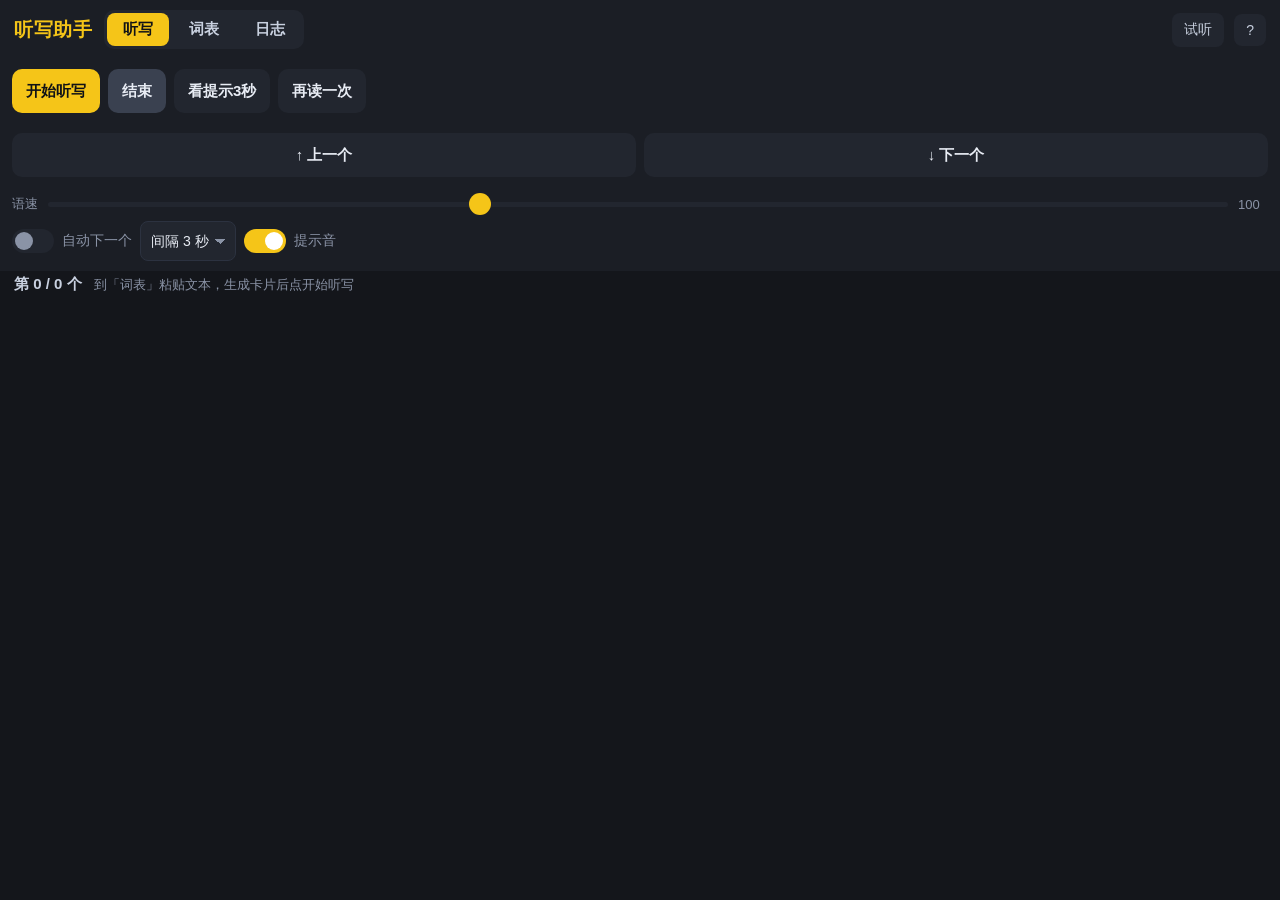
==== 听写助手.html @ 0777ae94 "听写助手 网页版：单文件网页版听写练习工具" ====
<!DOCTYPE html>
<html lang="zh-CN">
<head>
<meta charset="utf-8">
<meta name="viewport" content="width=device-width,initial-scale=1,viewport-fit=cover,user-scalable=no">
<meta name="theme-color" content="#14161b">
<meta name="apple-mobile-web-app-capable" content="yes">
<meta name="mobile-web-app-capable" content="yes">
<meta name="apple-mobile-web-app-status-bar-style" content="black-translucent">
<title>听写助手</title>
<style>
*{box-sizing:border-box;-webkit-tap-highlight-color:transparent}
:root{
  --bg:#14161b;--panel:#1b1e25;--panel2:#22262f;--card:#262b36;
  --text:#e8ecf4;--muted:#8a93a6;--dim:#5c6474;
  --yellow:#f5c518;--yellow2:#d9ad10;--blue:#4ea1ff;
  --cover:#3b4150;--coveredot:#7b8395;--reveal:#f4f6fa;--revealtext:#16181d;
  --border:#2c3240;
}
html,body{margin:0;padding:0;height:100%;overflow-x:hidden;max-width:100vw;
  overscroll-behavior:none;overscroll-behavior-y:none}
body{
  background:var(--bg);color:var(--text);
  font-family:-apple-system,BlinkMacSystemFont,"PingFang SC","Microsoft YaHei","Helvetica Neue",Arial,sans-serif;
  font-size:16px;overflow:hidden;
  padding:env(safe-area-inset-top) env(safe-area-inset-right) env(safe-area-inset-bottom) env(safe-area-inset-left);
}
#app{display:flex;flex-direction:column;height:100vh;height:100dvh}
header{display:flex;align-items:center;gap:10px;padding:10px 14px;background:var(--panel);flex:none;flex-wrap:wrap}
.logo{color:var(--yellow);font-weight:700;font-size:19px;letter-spacing:.5px;margin-right:2px}
.tabs{display:flex;gap:4px;background:var(--panel2);padding:3px;border-radius:10px}
.tab{padding:7px 16px;border-radius:8px;font-size:15px;color:#c9d1e0;border:none;background:transparent;font-family:inherit;cursor:pointer;font-weight:600}
.tab.on{background:var(--yellow);color:#101216}
.spacer{flex:1}
.iconbtn{background:var(--panel2);color:#c9d1e0;border:none;border-radius:8px;padding:8px 12px;font-size:14px;font-family:inherit;cursor:pointer}
main{flex:1;overflow:hidden;position:relative;overscroll-behavior:none}
.view{position:absolute;inset:0;display:none;flex-direction:column;overflow:hidden}
.view.on{display:flex}

/* toolbar */
.bar{display:flex;gap:8px;padding:10px 12px;background:var(--panel);flex:none;flex-wrap:wrap;align-items:center;overflow-x:hidden}
.btn{border:none;border-radius:10px;padding:10px 14px;font-size:15px;font-family:inherit;font-weight:600;cursor:pointer;color:var(--text);background:var(--panel2);min-height:44px;flex:0 0 auto;white-space:nowrap}
.btn:active{transform:scale(.97)}
.btn.primary{background:var(--yellow);color:#101216}
.btn.warn{background:#3a4150;color:var(--text)}
.btn:disabled{opacity:.4}
.row{display:flex;gap:10px;padding:8px 14px;align-items:center;flex-wrap:wrap;flex:none}
.info{padding:4px 14px;display:flex;gap:12px;align-items:center;font-size:14px;flex:none;flex-wrap:wrap}
#progress{font-weight:700;color:#c9d1e0;font-size:15px}
#status{color:var(--muted);font-size:13px;flex:1;min-width:0;overflow:hidden;text-overflow:ellipsis;white-space:nowrap}

/* cards */
#cardwrap{flex:1;overflow-y:auto;overflow-x:hidden;padding:12px;-webkit-overflow-scrolling:touch;
  overscroll-behavior:none;overscroll-behavior-y:contain}
#cards{display:flex;flex-wrap:wrap;gap:10px;align-content:flex-start}
.card{
  background:var(--card);border:2px solid var(--border);border-radius:12px;
  display:flex;align-items:center;justify-content:center;
  padding:14px 8px;min-height:56px;
  font-size:18px;line-height:1.25;text-align:center;
  position:relative;cursor:pointer;user-select:none;
  word-break:break-word;
  /* 统一尺寸: 每行4个, 不随字数变化 */
  flex:0 0 calc((100% - 30px) / 4);
  width:calc((100% - 30px) / 4);
  box-sizing:border-box;
  transition:background .12s,border-color .12s;
}
.card .num{position:absolute;top:3px;left:7px;font-size:11px;color:var(--dim);font-weight:400}
.card.covered{background:var(--cover);color:var(--coveredot);letter-spacing:2px;font-size:17px}
.card.long{font-size:15px}
.card.xlong{font-size:13px;line-height:1.2}
.card.revealed{background:var(--reveal);color:var(--revealtext)}
.card.cur{border-color:var(--yellow);border-width:3px;padding:13px 7px}
.card.picked{border-color:var(--blue);border-width:3px;padding:13px 7px}
.card.cur.covered,.card.cur.revealed{border-color:var(--yellow)}

/* input view */
#txt{flex:1;width:100%;background:var(--panel);color:var(--text);border:1px solid var(--border);
  border-radius:12px;padding:14px;font-size:16px;font-family:inherit;resize:none;line-height:1.6;
  margin:0 12px;width:calc(100% - 24px)}
.opts{display:flex;gap:16px;padding:10px 14px;flex-wrap:wrap;align-items:center;flex:none}
.opt{display:flex;align-items:center;gap:6px;font-size:14px;color:#c9d1e0;cursor:pointer;user-select:none}
.opt input{width:18px;height:18px;accent-color:var(--yellow)}
#countlbl{color:var(--muted);font-size:13px}

/* range */
input[type=range]{-webkit-appearance:none;height:26px;background:transparent;flex:1;min-width:70px;max-width:160px}
input[type=range]::-webkit-slider-runnable-track{height:5px;background:var(--panel2);border-radius:3px}
input[type=range]::-webkit-slider-thumb{-webkit-appearance:none;width:22px;height:22px;border-radius:50%;background:var(--yellow);margin-top:-9px}
input[type=range]::-moz-range-track{height:5px;background:var(--panel2);border-radius:3px}
input[type=range]::-moz-range-thumb{width:22px;height:22px;border:none;border-radius:50%;background:var(--yellow)}

/* switch */
.bar2 .btn.nav{flex:1 1 0;min-width:0}
.bar3{padding-top:2px;padding-bottom:2px}
.bar3 input[type=range]{flex:1 1 auto;min-width:60px;max-width:none}
.bar4{padding-top:0}
.bar4 .sw{flex:0 0 auto}
.bar .spacer{flex:1}
.sel{background:var(--panel2);color:#e8ecf4;border:1px solid var(--border);border-radius:8px;
  padding:8px 10px;font-size:14px;font-family:inherit;min-height:40px;cursor:pointer;
  -webkit-appearance:none;appearance:none;padding-right:26px;
  background-image:linear-gradient(45deg,transparent 50%,#8a93a6 50%),linear-gradient(135deg,#8a93a6 50%,transparent 50%);
  background-position:calc(100% - 15px) 17px,calc(100% - 10px) 17px;
  background-size:5px 5px,5px 5px;background-repeat:no-repeat;flex:0 0 auto}
.sw{display:inline-flex;align-items:center;gap:8px;font-size:14px;color:var(--muted);cursor:pointer;user-select:none}
.sw input{display:none}
.sw i{width:42px;height:24px;background:var(--panel2);border-radius:12px;position:relative;transition:.2s;flex:none}
.sw i:after{content:"";position:absolute;width:18px;height:18px;background:#8a93a6;border-radius:50%;top:3px;left:3px;transition:.2s}
.sw input:checked + i{background:var(--yellow)}
.sw input:checked + i:after{left:21px;background:#fff}

/* log */
.stats{background:var(--panel);margin:10px 12px 0;padding:12px 14px;border-radius:12px;font-size:14px;color:#c9d1e0;flex:none}
.logbody{flex:1;display:flex;gap:10px;padding:10px 12px;overflow:hidden}
.loglist{width:42%;max-width:340px;background:var(--panel);border-radius:12px;overflow-y:auto;padding:6px;flex:none;
  overscroll-behavior:none;overscroll-behavior-y:contain}
.logdetail{flex:1;background:var(--panel);border-radius:12px;padding:14px;overflow-y:auto;font-size:14px;line-height:1.7;white-space:pre-wrap;word-break:break-word;color:var(--text);
  overscroll-behavior:none;overscroll-behavior-y:contain}
.daygrp{color:var(--yellow);font-size:13px;font-weight:700;padding:10px 8px 4px}
.logitem{padding:10px 8px;border-radius:8px;font-size:14px;color:#c9d1e0;cursor:pointer;display:block;width:100%;text-align:left;background:transparent;border:none;font-family:inherit}
.logitem:active{background:var(--panel2)}
.logitem.sel{background:var(--panel2);color:#fff}
.hintrow{display:flex;gap:8px;padding:0 12px 10px;flex:none;flex-wrap:wrap}
.empty{color:var(--dim);padding:24px;text-align:center;font-size:14px}

/* toast */
#toast{position:fixed;left:50%;bottom:calc(28px + env(safe-area-inset-bottom));transform:translateX(-50%) translateY(20px);
  background:#2c3240;color:#fff;padding:12px 20px;border-radius:10px;font-size:14px;opacity:0;pointer-events:none;
  transition:.22s;z-index:99;max-width:86vw;text-align:center}
#toast.on{opacity:1;transform:translateX(-50%) translateY(0)}

@media (max-width:480px){
  .logo{font-size:17px}
  .tab{padding:7px 12px;font-size:14px}
  .btn{padding:10px 13px;font-size:14px}
  .card{font-size:18px;padding:14px 15px}
  .btn{padding:9px 11px;font-size:14px}
  .logbody{flex-direction:column}
  .loglist{width:100%;max-width:none;max-height:38%}
}
</style>
</head>
<body>
<div id="app">
  <header>
    <span class="logo">听写助手</span>
    <div class="tabs">
      <button class="tab on" data-v="dict">听写</button>
      <button class="tab" data-v="input">词表</button>
      <button class="tab" data-v="log">日志</button>
    </div>
    <span class="spacer"></span>
    <button class="iconbtn" id="btnTry">试听</button>
    <button class="iconbtn" id="btnDiag" title="语音诊断">?</button>
  </header>

  <main>
    <!-- 听写 -->
    <section class="view on" id="v-dict">
      <div class="bar bar1">
        <button class="btn primary" id="btnStart">开始听写</button>
        <button class="btn warn" id="btnStop">结束</button>
        <button class="btn" id="btnHint">看提示3秒</button>
        <button class="btn" id="btnAgain">再读一次</button>
      </div>
      <div class="bar bar2">
        <button class="btn nav" id="btnPrev">↑ 上一个</button>
        <button class="btn nav" id="btnNext">↓ 下一个</button>
      </div>
      <div class="bar bar3">
        <span style="font-size:13px;color:var(--muted);flex:none">语速</span>
        <input type="range" id="rate" min="60" max="170" step="5" value="100">
        <span id="rateVal" style="font-size:13px;color:var(--muted);min-width:30px;flex:none">100</span>
      </div>
      <div class="bar bar4">
        <label class="sw"><input type="checkbox" id="autoNext"><i></i>自动下一个</label>
        <select id="autoDelay" class="sel">
          <option value="1">间隔 1 秒</option>
          <option value="3" selected>间隔 3 秒</option>
          <option value="6">间隔 6 秒</option>
          <option value="9">间隔 9 秒</option>
        </select>
        <label class="sw"><input type="checkbox" id="hintSound" checked><i></i>提示音</label>
      </div>
      <div class="info">
        <span id="progress">第 0 / 0 个</span>
        <span id="status">到「词表」粘贴文本，生成卡片后点开始听写</span>
      </div>
      <div id="cardwrap"><div id="cards"></div></div>
    </section>

    <!-- 词表 -->
    <section class="view" id="v-input">
      <div class="row"><span style="font-size:14px;color:#c9d1e0">粘贴文本，默认按空格/换行切词；中文词之间也要留空格</span></div>
      <textarea id="txt" placeholder="例如：苹果 香蕉 老师 班干部 计算机 homework beautiful"></textarea>
      <div class="opts">
        <label class="opt"><input type="checkbox" id="optDedupe">去重</label>
        <label class="opt"><input type="checkbox" id="optPunct">按标点也切分</label>
        <label class="opt"><input type="checkbox" id="optShuffle">随机顺序</label>
        <span id="countlbl"></span>
      </div>
      <div class="row" style="justify-content:flex-end;padding-bottom:14px">
        <button class="btn" id="btnClear">清空</button>
        <button class="btn primary" id="btnGen">生成卡片</button>
      </div>
    </section>

    <!-- 日志 -->
    <section class="view" id="v-log">
      <div class="stats" id="stats">累计 0 次听写</div>
      <div class="hintrow">
        <button class="btn primary" id="btnImportList">导入词表</button>
        <input type="file" id="fileIn" accept=".txt,.csv,.json,text/plain" style="display:none">
        <button class="btn" id="btnDel" style="margin-left:auto">删除这条</button>
      </div>
      <div class="logbody">
        <div class="loglist" id="loglist"></div>
        <div class="logdetail" id="logdetail">选一条记录查看</div>
      </div>
    </section>
  </main>
</div>
<div id="diag" style="display:none;position:fixed;inset:0;background:rgba(0,0,0,.92);z-index:200;padding:16px;overflow:auto;-webkit-overflow-scrolling:touch">
  <div style="max-width:640px;margin:0 auto">
    <div style="display:flex;align-items:center;gap:10px;margin-bottom:12px">
      <b style="color:#f5c518;font-size:17px">语音诊断</b>
      <span style="flex:1"></span>
      <button class="btn" id="btnDiagTest" style="padding:8px 14px">测试发声</button>
      <button class="btn" id="btnDiagClose" style="padding:8px 14px">关闭</button>
    </div>
    <pre id="diagOut" style="background:#0b0d10;color:#8fe38f;font-size:12px;line-height:1.7;padding:12px;border-radius:10px;white-space:pre-wrap;word-break:break-all;margin:0"></pre>
  </div>
</div>
<div id="toast"></div>

<script>
"use strict";
var KEY_LOG = "dict_sessions_v1";
var KEY_SET = "dict_settings_v1";

var S = {
  rate: 100, autoNext: false, hintSound: true, autoDelay: 3,
  dedupe: false, punct: false, shuffle: false, lastText: ""
};

var cards = [];       // {text, covered, cur, picked, revealedUntil}
var words = [];
var running = false;
var current = -1;
var startIndex = 0;
var picked = false;
var visited = {};
var hintCount = 0;
var hintWords = [];
var sessionId = null;
var recordStart = null;
var revealTimer = null;
var autoTimer = null;

/* ---------- 存储 ---------- */
function loadSet(){
  try{
    var raw = localStorage.getItem(KEY_SET);
    if(raw){ var o = JSON.parse(raw); for(var k in S){ if(o[k]!==undefined) S[k]=o[k]; } }
  }catch(e){}
}
function saveSet(){
  try{ localStorage.setItem(KEY_SET, JSON.stringify(S)); }catch(e){}
}
function loadLogs(){
  try{
    var raw = localStorage.getItem(KEY_LOG);
    if(raw){ var a = JSON.parse(raw); if(Array.isArray(a)) return a; }
  }catch(e){}
  return [];
}
function saveLogs(arr){
  try{ localStorage.setItem(KEY_LOG, JSON.stringify(arr)); }catch(e){ toast("保存失败：存储空间不足"); }
}

/* ---------- 工具 ---------- */
function $(id){ return document.getElementById(id); }
function toast(msg){
  var t = $("toast"); t.textContent = msg; t.classList.add("on");
  clearTimeout(t._h); t._h = setTimeout(function(){ t.classList.remove("on"); }, 1800);
}
function hasCJK(s){ return /[\u3400-\u9fff\uf900-\ufaff]/.test(s); }
function fmtDate(d){
  var p=function(n){return (n<10?"0":"")+n;};
  return d.getFullYear()+"-"+p(d.getMonth()+1)+"-"+p(d.getDate());
}
function fmtTime(d){
  var p=function(n){return (n<10?"0":"")+n;};
  return p(d.getHours())+":"+p(d.getMinutes())+":"+p(d.getSeconds());
}

/* ---------- 语音 ---------- */
var voices = [];
var zhVoice = null, enVoice = null;
var speaking = false;
var curUtter = null;          // 必须保留引用, 否则安卓 Chrome 会回收导致静音
var speechBroken = false;     // 检测到彻底不可用
var isAndroid = /android/i.test(navigator.userAgent || "");
var spDiag = { tries:0, started:0, errors:[], lastError:"", voiceCount:0 };

function refreshVoices(){
  if(!window.speechSynthesis) return;
  try{ voices = window.speechSynthesis.getVoices() || []; }catch(e){ voices = []; }
  spDiag.voiceCount = voices.length;
  // 优先本地引擎: 手机上云端语音发不出声
  function pick(pref){
    var best = null;
    for(var i=0;i<voices.length;i++){
      var v = voices[i], lg = (v.lang||"").toLowerCase();
      if(!pref(lg)) continue;
      if(v.localService !== false){ return v; }   // 本地优先, 直接返回
      if(!best) best = v;                          // 退而求其次用云端
    }
    return best;
  }
  zhVoice = pick(function(lg){ return lg.indexOf("zh")===0 || lg.indexOf("cmn")===0; });
  enVoice = pick(function(lg){ return lg.indexOf("en")===0; });
}
function hasSpeech(){
  return !!(window.speechSynthesis && typeof SpeechSynthesisUtterance === "function");
}
if(hasSpeech()){
  refreshVoices();
  try{ window.speechSynthesis.onvoiceschanged = refreshVoices; }catch(e){}
  setTimeout(refreshVoices, 300);
  setTimeout(refreshVoices, 1000);
  setTimeout(refreshVoices, 2500);
}

function pickVoice(text){
  var want = hasCJK(text) ? zhVoice : enVoice;
  if(want) return want;
  return zhVoice || enVoice || null;
}

/* 核心朗读: 带看门狗重试, 解决安卓"静默不发声" */
function doSpeak(text, onEnd){
  if(!text){ if(onEnd) onEnd(); return false; }
  if(!hasSpeech()){
    speechBroken = true;
    if(onEnd) onEnd();
    return false;
  }
  spDiag.tries++;
  try{ window.speechSynthesis.cancel(); }catch(e){}
  try{ if(window.speechSynthesis.paused) window.speechSynthesis.resume(); }catch(e){}

  var lang = hasCJK(text) ? "zh-CN" : "en-US";
  var v = pickVoice(text);

  function build(useVoice){
    var u;
    try{ u = new SpeechSynthesisUtterance(text); }
    catch(e){ return null; }
    // 安卓上指定 voice 对象有时会静默失败: 用看门狗切换 A(带voice)/B(仅lang)
    if(useVoice && v){
      try{ u.voice = v; }catch(e){}
      u.lang = v.lang || lang;
    } else {
      u.lang = lang;
    }
    u.rate = Math.max(0.5, Math.min(2, S.rate/100));
    u.pitch = 1;
    u.volume = 1;
    return u;
  }

  var done = false;
  var started = false;
  var finished = false;

  function finish(){
    if(finished) return;
    finished = true;
    speaking = false;
    if(onEnd) onEnd();
  }

  function attempt(useVoice, tag){
    var u = build(useVoice);
    if(!u){ finish(); return; }
    curUtter = u;            // 防回收
    started = false;
    done = false;

    u.onstart = function(){
      started = true;
      spDiag.started++;
      speaking = true;
    };
    u.onend = function(){
      done = true;
      finish();
    };
    u.onerror = function(ev){
      var msg = (ev && (ev.error || ev.type)) || "unknown";
      spDiag.errors.push(tag + ":" + msg);
      spDiag.lastError = msg;
      done = true;
      // interrupted/canceled 是正常打断, 不算失败
      if(msg === "interrupted" || msg === "canceled"){ finish(); return; }
      finish();
    };

    try{
      speaking = true;
      window.speechSynthesis.speak(u);
    }catch(e){
      spDiag.errors.push(tag + ":throw " + (e && e.message));
    }

    // 看门狗: 1.2 秒内没开始就换策略重试
    setTimeout(function(){
      if(finished) return;
      if(started || done){ return; }
      if(tag === "A"){
        // 换 lang-only 再来一次
        try{ window.speechSynthesis.cancel(); }catch(e){}
        try{ if(window.speechSynthesis.paused) window.speechSynthesis.resume(); }catch(e){}
        attempt(false, "B");
      } else if(tag === "B"){
        // 再等一轮, 某些机型起音慢
        setTimeout(function(){
          if(finished) return;
          if(started || done){ return; }
          spDiag.errors.push("C:no-start");
          speechBroken = true;
          finish();
        }, 1600);
      }
    }, 1200);
  }

  attempt(!isAndroid, "A");
  return true;
}

/* 用户手势里预热一次, 解除安卓浏览器的自动播放限制 */
function unlockSpeech(){
  if(!hasSpeech()) return;
  try{
    var u = new SpeechSynthesisUtterance(" ");
    u.volume = 0;
    u.lang = "zh-CN";
    curUtter = u;
    window.speechSynthesis.speak(u);
  }catch(e){}
}

/* ---------- 提示音 (Web Audio) ---------- */
var actx = null;
function ensureAudio(){
  try{
    if(!actx){
      var AC = window.AudioContext || window.webkitAudioContext;
      if(AC) actx = new AC();
    }
    if(actx && actx.state === "suspended") actx.resume();
  }catch(e){}
}
function beep(freq, dur, when, vol){
  if(!actx) return;
  try{
    var t0 = actx.currentTime + (when||0);
    var v = (vol === undefined) ? 1.0 : vol;

    // 双振荡器叠加, 声音更厚更响
    var o1 = actx.createOscillator();
    var o2 = actx.createOscillator();
    o1.type = "square"; o1.frequency.value = freq;
    o2.type = "sine";   o2.frequency.value = freq * 2;

    var g = actx.createGain();
    // 起音 8ms 到满, 保持后衰减, 峰值 1.0
    g.gain.setValueAtTime(0.0001, t0);
    g.gain.linearRampToValueAtTime(v, t0 + 0.008);
    g.gain.setValueAtTime(v, t0 + Math.max(0.02, dur * 0.55));
    g.gain.exponentialRampToValueAtTime(0.0001, t0 + dur);

    // 限幅器: 阈值放到 -1dB, 只挡削波不压音量
    var comp = actx.createDynamicsCompressor();
    comp.threshold.value = -1;
    comp.knee.value = 1;
    comp.ratio.value = 20;
    comp.attack.value = 0.001;
    comp.release.value = 0.05;

    var gmix = actx.createGain(); gmix.gain.value = 0.63;
    o1.connect(g); o2.connect(g); g.connect(comp); comp.connect(gmix);
    gmix.connect(actx.destination);

    o1.start(t0); o2.start(t0);
    o1.stop(t0 + dur + 0.02); o2.stop(t0 + dur + 0.02);
  }catch(e){}
}
function playHint(){
  if(!S.hintSound) return;
  ensureAudio();
  if(!actx) return;
  // 三连提示音, 音量拉满
  beep(1046, 0.16, 0.00, 1.0);
  beep(1319, 0.18, 0.13, 1.0);
  beep(1568, 0.22, 0.28, 1.0);
}

/* ---------- 渲染卡片 ---------- */
function renderCards(){
  var box = $("cards");
  box.innerHTML = "";
  var frag = document.createDocumentFragment();
  for(var i=0;i<cards.length;i++){
    var c = cards[i];
    var d = document.createElement("div");
    d.className = "card";
    d.dataset.i = i;
    var n = document.createElement("span");
    n.className = "num"; n.textContent = (i+1);
    var t = document.createElement("span");
    t.className = "txt";
    d.appendChild(n); d.appendChild(t);
    frag.appendChild(d);
    c.el = d; c.txtEl = t;
    paintCard(c);
  }
  box.appendChild(frag);
}
function paintCard(c){
  if(!c.el) return;
  var d = c.el;
  d.classList.remove("covered","revealed","cur","picked");
  d.classList.remove("long","xlong");
  if(c.covered){
    d.classList.add("covered");
    c.txtEl.textContent = coverDots(c.text);
  }
  else {
    c.txtEl.textContent = c.text;
    var L = String(c.text).length;
    if(L >= 9) d.classList.add("xlong");
    else if(L >= 6) d.classList.add("long");
  }
  if(c.revealed) d.classList.add("revealed");
  if(i_is_cur(c)) d.classList.add("cur");
  if(c.picked) d.classList.add("picked");
}
function coverDots(text){
  var n = String(text || "").length;
  if(n <= 2) return "••";
  if(n === 3) return "•••";
  return "••••";
}
function i_is_cur(c){ return cards[current] === c; }

function updateProgress(){
  var n = cards.length;
  if(!n){ $("progress").textContent = "第 0 / 0 个"; return; }
  if(current >= 0){ $("progress").textContent = "第 " + (current+1) + " / " + n + " 个"; }
  else if(picked && startIndex >= 0){ $("progress").textContent = "从第 " + (startIndex+1) + " / " + n + " 个开始"; }
  else { $("progress").textContent = "第 0 / " + n + " 个"; }
}
function setStatus(s){ $("status").textContent = s; }

/* ---------- 解析词 ---------- */
function parseWords(text, punct, dedupe){
  var parts;
  if(punct){ parts = text.split(/[\s,，、;；。.!！?？:：\/|]+/); }
  else { parts = text.split(/\s+/); }
  var out = [];
  for(var i=0;i<parts.length;i++){
    var w = parts[i].trim();
    if(w) out.push(w);
  }
  if(dedupe){
    var seen = {}, u = [];
    for(var j=0;j<out.length;j++){ if(!seen[out[j]]){ seen[out[j]]=1; u.push(out[j]); } }
    out = u;
  }
  return out;
}

/* ---------- 建立卡片 ---------- */
function loadWords(list){
  stopDict(true, true);
  words = list.slice();
  cards = [];
  for(var i=0;i<words.length;i++){
    cards.push({ text: words[i], covered:false, revealed:false, picked:false, el:null, txtEl:null });
  }
  current = -1; visited = {}; startIndex = 0; picked = false;
  sessionId = null; recordStart = null; hintCount = 0; hintWords = [];
  renderCards();
  updateProgress();
  if(cards.length) recordNow("pending");
}

/* ---------- 记录 ---------- */
function recordNow(status){
  if(!cards.length) return;
  var now = new Date();
  if(!sessionId){
    sessionId = "s" + now.getTime() + Math.floor(Math.random()*1000);
  }
  if(!recordStart){ recordStart = now; }
  var vw = [];
  var keys = Object.keys(visited).map(Number).sort(function(a,b){return a-b;});
  for(var i=0;i<keys.length;i++){ if(cards[keys[i]]) vw.push(cards[keys[i]].text); }
  var all = [];
  for(var j=0;j<cards.length;j++) all.push(cards[j].text);

  var rec = {
    id: sessionId,
    date: fmtDate(recordStart),
    start: fmtDate(recordStart) + "T" + fmtTime(recordStart),
    end: fmtDate(now) + "T" + fmtTime(now),
    total: cards.length,
    visited: keys.length,
    words: vw,
    all_words: all,
    hints: hintCount,
    hint_words: hintWords.slice(),
    status: status
  };
  var logs = loadLogs();
  var out = [];
  for(var k=0;k<logs.length;k++){ if(logs[k].id !== rec.id) out.push(logs[k]); }
  out.push(rec);
  saveLogs(out);
  renderLogs();
}

/* ---------- 听写流程 ---------- */
function startDict(){
  if(!cards.length){
    if(words.length){ loadWords(words); }
    else {
      toast("还没有卡片，先到「词表」粘贴文本");
      switchView("input");
      return;
    }
  }
  ensureAudio();
  // 先记住用户选的位置, 否则 stopDict 会把它清掉
  var want = picked ? startIndex : 0;
  stopDict(true, true);
  picked = false; startIndex = 0;

  if(S.shuffle && cards.length > 1){
    var arr = [];
    for(var i=0;i<cards.length;i++) arr.push(cards[i].text);
    for(var j=arr.length-1;j>0;j--){
      var k = Math.floor(Math.random()*(j+1)); var tmp=arr[j]; arr[j]=arr[k]; arr[k]=tmp;
    }
    loadWords(arr);
  }

  for(var m=0;m<cards.length;m++){
    cards[m].covered = true;
    cards[m].revealed = false;
    cards[m].picked = false;
    paintCard(cards[m]);
  }
  running = true;
  visited = {};
  hintCount = 0; hintWords = [];
  current = -1;
  setStatus("听写进行中...");
  goto(want);
  recordNow("running");
}

function stopDict(silent, keepRecord){
  if(window.speechSynthesis){ try{ window.speechSynthesis.cancel(); }catch(e){} }
  speaking = false;
  if(autoTimer){ clearTimeout(autoTimer); autoTimer = null; }
  if(revealTimer){ clearTimeout(revealTimer); revealTimer = null; }
  var was = running;
  running = false;
  for(var i=0;i<cards.length;i++){
    cards[i].covered = false;
    cards[i].revealed = false;
    cards[i].picked = false;
    paintCard(cards[i]);
  }
  if(current >= 0){ current = -1; }
  picked = false; startIndex = 0;
  updateProgress();
  if(was && !silent && !keepRecord){ recordNow("done"); setStatus("听写已结束，记录已保存"); }
  return was;
}

function goto(idx){
  if(!cards.length) return;
  if(idx < 0) idx = 0;
  if(idx >= cards.length){
    setStatus("已经是最后一个，听写结束");
    stopDict(false);
    return;
  }
  var oldIdx = current;
  current = idx;
  if(oldIdx >= 0 && oldIdx !== idx && cards[oldIdx]){
    cards[oldIdx].covered = true;
    cards[oldIdx].revealed = false;
    paintCard(cards[oldIdx]);
  }
  visited[idx] = true;
  var c = cards[idx];
  c.covered = true;
  c.revealed = false;
  c.picked = false;
  paintCard(c);
  updateProgress();
  scrollToCard(c);
  speakCurrent();
  recordNow("running");
}

function scrollToCard(c){
  if(!c.el) return;
  try{ c.el.scrollIntoView({block:"nearest",behavior:"smooth"}); }catch(e){}
}

function speakCurrent(){
  if(current < 0 || current >= cards.length) return;
  var text = cards[current].text;
  if(autoTimer){ clearTimeout(autoTimer); autoTimer = null; }
  var ok = doSpeak(text, function(){
    if(running && S.autoNext && current < cards.length-1){
      var wait = Math.max(1, Math.min(9, parseInt(S.autoDelay,10) || 3)) * 1000;
      setStatus("读完，等 " + (wait/1000) + " 秒后自动下一个…");
      autoTimer = setTimeout(function(){
        autoTimer = null;
        if(running && S.autoNext) nextCard();
      }, wait);
    }
  });
  if(!ok){
    setStatus("语音不可用，点右上角 ? 查看诊断");
  } else if(speechBroken){
    setStatus("语音没发出来，点右上角 ? 查看诊断并换 Chrome");
  }
}

function nextCard(){
  if(!cards.length) return;
  if(!running){ setStatus("先点开始听写"); return; }
  if(current >= cards.length-1){ stopDict(false); return; }
  goto(current+1);
}
function prevCard(){
  if(!cards.length) return;
  if(!running){ setStatus("先点开始听写"); return; }
  if(current <= 0){ setStatus("已经是第一个"); return; }
  goto(current-1);
}
function repeatCurrent(){
  if(current >= 0 && current < cards.length){
    speakCurrent();
    setStatus("再读一次（第 " + (current+1) + " 个）");
  } else if(cards.length){ setStatus("先点开始听写"); }
}

/* 看提示: 唯一允许在听写中打开卡片的入口 */
function revealCurrent(){
  if(!running){ setStatus("先点开始听写"); return; }
  if(current < 0 || current >= cards.length) return;
  ensureAudio();
  var c = cards[current];
  if(!c || !c.el) return;

  if(revealTimer){ clearTimeout(revealTimer); revealTimer = null; }

  c.covered = false;
  c.revealed = true;
  paintCard(c);
  playHint();

  hintCount++;
  hintWords.push(c.text);
  setStatus("看提示（本次第 " + hintCount + " 次），3 秒后自动遮挡");
  recordNow("running");

  revealTimer = setTimeout(function(){
    revealTimer = null;
    c.covered = true;
    c.revealed = false;
    paintCard(c);
    if(running) setStatus("听写进行中...");
  }, 3000);
}

function onCardTap(idx){
  var c = cards[idx];
  if(!c) return;
  if(running){
    // 听写中点击卡片只做切换, 绝不打开内容
    // (否则遮挡就失去意义, 只有"看提示"按钮可以打开)
    if(idx === current){ return; }
    ensureAudio();
    goto(idx);
    return;
  }
  // 未开始：选择起始卡
  for(var i=0;i<cards.length;i++){ cards[i].picked = false; paintCard(cards[i]); }
  c.picked = true;
  paintCard(c);
  startIndex = idx;
  picked = true;
  setStatus("已选择从第 " + (idx+1) + " 个开始，点开始听写");
  updateProgress();
}

/* ---------- 日志界面 ---------- */
var selSession = null;

function renderLogs(){
  var logs = loadLogs();
  var totalTimes = logs.length, totalWords = 0, todayWords = 0, totalHints = 0;
  var today = fmtDate(new Date());
  for(var i=0;i<logs.length;i++){
    var w = parseInt(logs[i].visited||0, 10);
    totalWords += w;
    totalHints += parseInt(logs[i].hints||0, 10);
    if(logs[i].date === today) todayWords += w;
  }
  $("stats").textContent = "累计 " + totalTimes + " 次听写 · " + totalWords + " 个词 · 今日 " +
    todayWords + " 个词" + (totalHints ? (" · 看提示 " + totalHints + " 次") : "");

  var box = $("loglist");
  box.innerHTML = "";
  if(!logs.length){
    box.innerHTML = '<div class="empty">还没有听写记录</div>';
    return;
  }
  var sorted = logs.slice().sort(function(a,b){
    return String(b.start||"").localeCompare(String(a.start||""));
  });
  var groups = {}, order = [];
  for(var j=0;j<sorted.length;j++){
    var d = sorted[j].date || "未知";
    if(!groups[d]){ groups[d] = []; order.push(d); }
    groups[d].push(sorted[j]);
  }
  for(var k=0;k<order.length;k++){
    var date = order[k], items = groups[date];
    var dw = 0, dh = 0;
    for(var m=0;m<items.length;m++){ dw += parseInt(items[m].visited||0,10); dh += parseInt(items[m].hints||0,10); }
    var hd = document.createElement("div");
    hd.className = "daygrp";
    hd.textContent = date + "　" + items.length + " 次 / " + dw + " 词" + (dh ? (" / 提示 " + dh) : "");
    box.appendChild(hd);
    for(var n=0;n<items.length;n++){
      var s = items[n];
      var b = document.createElement("button");
      b.className = "logitem" + (selSession && selSession.id === s.id ? " sel" : "");
      var tm = String(s.start||"").split("T")[1] || "";
      var label = tm + "　" + (s.visited||0) + "/" + (s.total||0) + " 词";
      if(s.hints) label += " · 看提示 " + s.hints;
      b.textContent = label;
      b.onclick = (function(ss){ return function(){ selSession = ss; renderLogs(); showDetail(ss); }; })(s);
      box.appendChild(b);
    }
  }
}

function showDetail(s){
  var lines = [];
  lines.push("日期：" + (s.date||""));
  lines.push("开始：" + String(s.start||"").replace("T"," "));
  lines.push("结束：" + String(s.end||"").replace("T"," "));
  lines.push("本次读了 " + (s.visited||0) + " / " + (s.total||0) + " 个");
  if(s.hints){
    lines.push("看提示 " + s.hints + " 次：" + (s.hint_words||[]).join("  "));
  }
  lines.push("");
  lines.push("本次听写过的词：");
  lines.push("  " + ((s.words||[]).join("  ") || "（无）"));
  lines.push("");
  lines.push("完整词表：");
  lines.push("  " + (s.all_words||[]).join("  "));
  $("logdetail").textContent = lines.join("\n");
}

/* ---------- 导入词表 ---------- */
/* 支持 .txt / .csv / .json (含本程序导出的日志), 解析出词并生成卡片 */
function importWordList(file){
  var fr = new FileReader();
  fr.onload = function(){
    try{
      var list = extractWords(String(fr.result || ""));
      if(!list.length){ toast("文件里没读到词，请检查内容"); return; }
      $("txt").value = list.join(" ");
      S.lastText = $("txt").value;
      saveSet();
      updateCount();
      loadWords(list);
      switchView("dict");
      setStatus("已从文件导入 " + list.length + " 个词");
      toast("导入成功，共 " + list.length + " 个词");
    }catch(e){ toast("导入失败：" + e.message); }
  };
  fr.onerror = function(){ toast("读取文件失败"); };
  fr.readAsText(file, "utf-8");
}

function extractWords(raw){
  var t = String(raw || "").replace(/^\uFEFF/, "").trim();
  if(!t) return [];

  if(t.charAt(0) === "[" || t.charAt(0) === "{"){
    try{
      var o = JSON.parse(t);
      var out = [];
      if(Array.isArray(o)){
        for(var i=0;i<o.length;i++){
          var it = o[i];
          if(typeof it === "string"){ out.push(it); }
          else if(it && typeof it === "object"){
            if(Array.isArray(it.words) && it.words.length){ out = out.concat(it.words); }
            else if(Array.isArray(it.all_words)){ out = out.concat(it.all_words); }
          }
        }
      } else if(o && Array.isArray(o.all_words)){
        out = o.all_words.slice();
      }
      if(out.length){
        var clean = [];
        for(var k=0;k<out.length;k++){
          var w = String(out[k]).trim();
          if(w) clean.push(w);
        }
        if(clean.length) return clean;
      }
    }catch(e){}
  }

  var lines = t.split(/\r?\n/);
  if(lines.length && lines[0].indexOf(",") >= 0) return parseCsv(lines);
  return parseWords(t, true, false);
}

function parseCsv(lines){
  var out = [];
  for(var i=0;i<lines.length;i++){
    var line = lines[i];
    if(!line || !line.trim()) continue;
    if(i === 0 && /日期|date/i.test(line)) continue;
    var cells = splitCsvLine(line);
    if(!cells.length) continue;
    // 词表固定是最后一列(本程序导出的CSV格式), 优先取它
    var best = "";
    var last = cells.length ? cells[cells.length-1].replace(/^"|"$/g, "").trim() : "";
    if(last && last.split(/\s+/).length > 1){
      best = last;
    } else {
      // 兼容其它CSV: 取含多个空格分隔词的那一列
      for(var c=0;c<cells.length;c++){
        var v = cells[c].replace(/^"|"$/g, "").trim();
        if(v.split(/\s+/).length > 1){ best = v; break; }
      }
      if(!best){
        // 再退回最长列
        for(var c2=0;c2<cells.length;c2++){
          var v2 = cells[c2].replace(/^"|"$/g, "").trim();
          if(v2.length > best.length) best = v2;
        }
      }
    }
    if(!best) continue;
    var parts = best.split(/\s+/);
    for(var d=0;d<parts.length;d++){
      var w = parts[d].trim();
      if(w) out.push(w);
    }
  }
  return out;
}

function splitCsvLine(line){
  var cells = [], cur = "", inQ = false;
  for(var i=0;i<line.length;i++){
    var ch = line.charAt(i);
    if(inQ){
      if(ch === '"'){
        if(line.charAt(i+1) === '"'){ cur += '"'; i++; }
        else { inQ = false; }
      } else { cur += ch; }
    } else {
      if(ch === '"'){ inQ = true; }
      else if(ch === ","){ cells.push(cur); cur = ""; }
      else { cur += ch; }
    }
  }
  cells.push(cur);
  return cells;
}

/* ---------- 视图切换 ---------- */
function switchView(name){
  var tabs = document.querySelectorAll(".tab");
  for(var i=0;i<tabs.length;i++){
    tabs[i].classList.toggle("on", tabs[i].dataset.v === name);
  }
  var vs = document.querySelectorAll(".view");
  for(var j=0;j<vs.length;j++){ vs[j].classList.remove("on"); }
  var el = $("v-" + name);
  if(el) el.classList.add("on");
  if(name === "log") renderLogs();
  if(name === "input") updateCount();
}

/* ---------- 文本变更 ---------- */
function updateCount(){
  var ws = parseWords($("txt").value, $("optPunct").checked, $("optDedupe").checked);
  $("countlbl").textContent = "解析到 " + ws.length + " 个词";
}

/* ---------- 事件绑定 ---------- */
function bind(){
  var tabs = document.querySelectorAll(".tab");
  for(var i=0;i<tabs.length;i++){
    tabs[i].onclick = (function(t){ return function(){ switchView(t.dataset.v); }; })(tabs[i]);
  }

  $("btnStart").onclick = function(){ ensureAudio(); startDict(); };
  $("btnStop").onclick = function(){ stopDict(false); };
  $("btnPrev").onclick = prevCard;
  $("btnNext").onclick = nextCard;
  $("btnAgain").onclick = repeatCurrent;
  $("btnHint").onclick = function(){ revealCurrent(); };
  $("btnDiag").onclick = function(){ showDiag(); };
  $("btnDiagClose").onclick = function(){ $("diag").style.display = "none"; };
  $("btnDiagTest").onclick = function(){
    ensureAudio();
    unlockSpeech();
    doSpeak("测试发声，一二三四五", function(){
      setTimeout(renderDiag, 400);
    });
    setTimeout(renderDiag, 1200);
  };

  $("btnTry").onclick = function(){
    ensureAudio();
    var t = (current >= 0 && cards[current]) ? cards[current].text : "苹果 计算机 homework";
    setStatus(running ? "试听当前词" : ("试听：" + t));
    doSpeak(t);
  };

  $("rate").oninput = function(){
    S.rate = parseInt(this.value, 10) || 100;
    $("rateVal").textContent = S.rate;
    saveSet();
  };
  $("autoNext").onchange = function(){ S.autoNext = this.checked; saveSet(); };
  $("autoDelay").onchange = function(){
    S.autoDelay = parseInt(this.value, 10) || 3;
    saveSet();
    if(S.autoNext) toast("间隔设为 " + S.autoDelay + " 秒");
  };
  $("hintSound").onchange = function(){
    S.hintSound = this.checked; saveSet();
    if(this.checked) playHint();
  };

  $("optDedupe").onchange = function(){ S.dedupe = this.checked; saveSet(); updateCount(); };
  $("optPunct").onchange = function(){ S.punct = this.checked; saveSet(); updateCount(); };
  $("optShuffle").onchange = function(){ S.shuffle = this.checked; saveSet(); };
  $("txt").oninput = function(){
    S.lastText = this.value;
    clearTimeout(window._sv);
    window._sv = setTimeout(saveSet, 500);
    updateCount();
  };
  $("btnClear").onclick = function(){ $("txt").value = ""; S.lastText = ""; saveSet(); updateCount(); };
  $("btnGen").onclick = function(){
    var ws = parseWords($("txt").value, $("optPunct").checked, $("optDedupe").checked);
    if(!ws.length){ toast("没有解析到词，请先粘贴文本"); return; }
    loadWords(ws);
    switchView("dict");
    setStatus("已生成 " + ws.length + " 张卡片，点开始听写");
  };

  $("btnImportList").onclick = function(){ $("fileIn").click(); };
  $("fileIn").onchange = function(){
    if(this.files && this.files[0]) importWordList(this.files[0]);
    this.value = "";
  };
  $("btnDel").onclick = function(){
    if(!selSession){ toast("先选一条记录"); return; }
    if(!confirm("删除这条听写记录？")) return;
    var logs = loadLogs().filter(function(x){ return x.id !== selSession.id; });
    saveLogs(logs);
    selSession = null;
    $("logdetail").textContent = "选一条记录查看";
    renderLogs();
    toast("已删除");
  };

  // 卡片点击（事件委托）
  $("cards").addEventListener("click", function(e){
    var t = e.target;
    while(t && t !== this && !t.classList.contains("card")) t = t.parentNode;
    if(t && t !== this && t.classList.contains("card")){
      onCardTap(parseInt(t.dataset.i, 10));
    }
  });

  // 键盘（桌面调试用）
  document.addEventListener("keydown", function(e){
    if(e.target && (e.target.tagName === "TEXTAREA" || e.target.tagName === "INPUT")) return;
    if(!$("v-dict").classList.contains("on")) return;
    if(e.key === "ArrowDown"){ e.preventDefault(); nextCard(); }
    else if(e.key === "ArrowUp"){ e.preventDefault(); prevCard(); }
    else if(e.key === " "){ e.preventDefault(); repeatCurrent(); }
    else if(e.key === "Escape"){ stopDict(false); }
  });

  // 首次触摸解锁音频 + 预热语音(必须在用户手势内)
  document.addEventListener("touchstart", function(){ ensureAudio(); unlockSpeech(); }, {once:true});
  document.addEventListener("click", function(){ ensureAudio(); unlockSpeech(); }, {once:true});

  // 防止双击缩放
  document.addEventListener("dblclick", function(e){ e.preventDefault(); }, {passive:false});

  // 防止下拉刷新: 页面整体已滚到顶部还在往下拉时, 拦截默认行为
  // (安卓 Chrome / 微信 / 小米浏览器都会因此刷新页面, 导致卡片丢失)
  var __touchY = 0, __pulling = false;
  document.addEventListener("touchstart", function(e){
    if(!e.touches || !e.touches.length) return;
    __touchY = e.touches[0].clientY;
    __pulling = false;
  }, {passive:true});

  document.addEventListener("touchmove", function(e){
    if(!e.touches || !e.touches.length) return;
    var dy = e.touches[0].clientY - __touchY;
    if(dy <= 0){ __pulling = false; return; }   // 往上滑, 正常

    // 找到当前触点所在的滚动容器
    var el = e.target;
    var scroller = null;
    while(el && el !== document.body && el !== document.documentElement){
      var st = getComputedStyle(el);
      if((st.overflowY === "auto" || st.overflowY === "scroll") && el.scrollHeight > el.clientHeight){
        scroller = el; break;
      }
      el = el.parentNode;
    }
    if(scroller){
      // 容器还能往上滚就不要拦
      if(scroller.scrollTop > 0){ __pulling = false; return; }
    }
    // 已经在顶部还继续下拉 -> 拦截, 防止触发刷新
    if(window.pageYOffset <= 0 && scroller === null){
      if(e.cancelable) e.preventDefault();
      __pulling = true;
    } else if(scroller && scroller.scrollTop <= 0){
      if(e.cancelable) e.preventDefault();
    }
  }, {passive:false});
}

/* ---------- 语音诊断 ---------- */
function showDiag(){
  $("diag").style.display = "block";
  renderDiag();
}
function renderDiag(){
  var L = [];
  L.push("【环境】");
  L.push("UA: " + navigator.userAgent);
  L.push("安卓: " + (isAndroid ? "是" : "否") + "  (只有安卓手机才有参考价值)");
  L.push("");
  L.push("【语音接口】");
  L.push("speechSynthesis 对象: " + (window.speechSynthesis ? "有" : "【没有】"));
  L.push("SpeechSynthesisUtterance: " + (typeof SpeechSynthesisUtterance === "function" ? "有" : "【没有】"));
  L.push("AudioContext: " + (window.AudioContext || window.webkitAudioContext ? "有" : "没有"));
  L.push("");
  L.push("【语音清单】");
  var locals = [], clouds = [];
  for(var q=0;q<voices.length;q++){
    if(voices[q].localService === false) clouds.push(voices[q]);
    else locals.push(voices[q]);
  }
  L.push("总数量: " + voices.length + " 个  (本地 " + locals.length + " / 云端 " + clouds.length + ")");
  L.push("▶ 手机上只有【本地】语音能离线发声，云端要联网且常不可用");
  L.push("");
  L.push("本地语音:");
  if(!locals.length){
    L.push("  【一个都没有】—— 这就是没声音的原因");
  }
  for(var i=0;i<locals.length && i<15;i++){
    L.push("  " + (i+1) + ". " + locals[i].name + " | " + locals[i].lang);
  }
  if(locals.length > 15){ L.push("  ...还有 " + (locals.length-15) + " 个"); }
  L.push("中文语音: " + (zhVoice ? (zhVoice.name + " | " + (zhVoice.localService === false ? "云端" : "本地")) : "【无】"));
  L.push("英文语音: " + (enVoice ? (enVoice.name + " | " + (enVoice.localService === false ? "云端" : "本地")) : "【无】"));
  L.push("");
  L.push("【发声统计】");
  L.push("尝试次数: " + spDiag.tries);
  L.push("成功开始: " + spDiag.started);
  L.push("判定不可用: " + (speechBroken ? "是" : "否"));
  L.push("最后错误: " + (spDiag.lastError || "无"));
  if(spDiag.errors.length){
    L.push("错误记录:");
    for(var k=Math.max(0, spDiag.errors.length-8); k<spDiag.errors.length; k++){
      L.push("  - " + spDiag.errors[k]);
    }
  }
  L.push("");
  L.push("【结论建议】");
  if(!window.speechSynthesis){
    L.push("这个浏览器不支持网页语音，请换 Chrome 浏览器打开本文件。");
  } else if(!voices.length && spDiag.started === 0){
    L.push("浏览器报告 0 个语音，且从未成功发声。");
    L.push("解决办法：到 系统设置 → 无障碍/更多设置 → 文字转语音(TTS)，");
    L.push("确认已选择语音引擎并下载中文语音包；然后用 Chrome 打开。");
  } else if(locals.length === 0){
    L.push("【关键】浏览器列出 " + voices.length + " 个语音，但本地语音 0 个。");
    L.push("国产 ROM 常见：网页语音只暴露云端语音，而云端在网页里用不了。");
    L.push("解决办法：");
    L.push("1) 系统设置 → 更多设置/无障碍 → 文字转语音，选小爱/讯飞等引擎并下载中文离线语音");
    L.push("2) 改用 Chrome 浏览器打开本文件");
    L.push("3) 若仍不行，用手机自带「屏幕朗读/随选朗读」功能替代");
  } else if(spDiag.started === 0 && spDiag.tries > 0){
    L.push("浏览器能列出语音，但发声全部被拒。多半是自动播放限制。");
    L.push("解决办法：点一下「测试发声」按钮下面再试，或换 Chrome。");
  } else {
    L.push("看起来正常。若仍听不到，请检查手机媒体音量。");
  }
  $("diagOut").textContent = L.join("\n");
}

/* ---------- 启动 ---------- */
function boot(){
  loadSet();
  $("rate").value = S.rate;
  $("rateVal").textContent = S.rate;
  $("autoNext").checked = !!S.autoNext;
  S.autoDelay = parseInt(S.autoDelay, 10) || 3;
  $("autoDelay").value = String(S.autoDelay);
  $("hintSound").checked = !!S.hintSound;
  $("optDedupe").checked = !!S.dedupe;
  $("optPunct").checked = !!S.punct;
  $("optShuffle").checked = !!S.shuffle;
  if(S.lastText){ $("txt").value = S.lastText; }
  bind();
  setTimeout(function(){
    if(!hasSpeech()){
      toast("此浏览器不支持网页语音，请换 Chrome 打开（点右上角 ? 看诊断）");
    }
  }, 1500);
  renderLogs();
  updateCount();
  refreshVoices();
}

window.addEventListener("load", boot);
window.addEventListener("pagehide", function(){ saveSet(); });
</script>
</body>
</html>
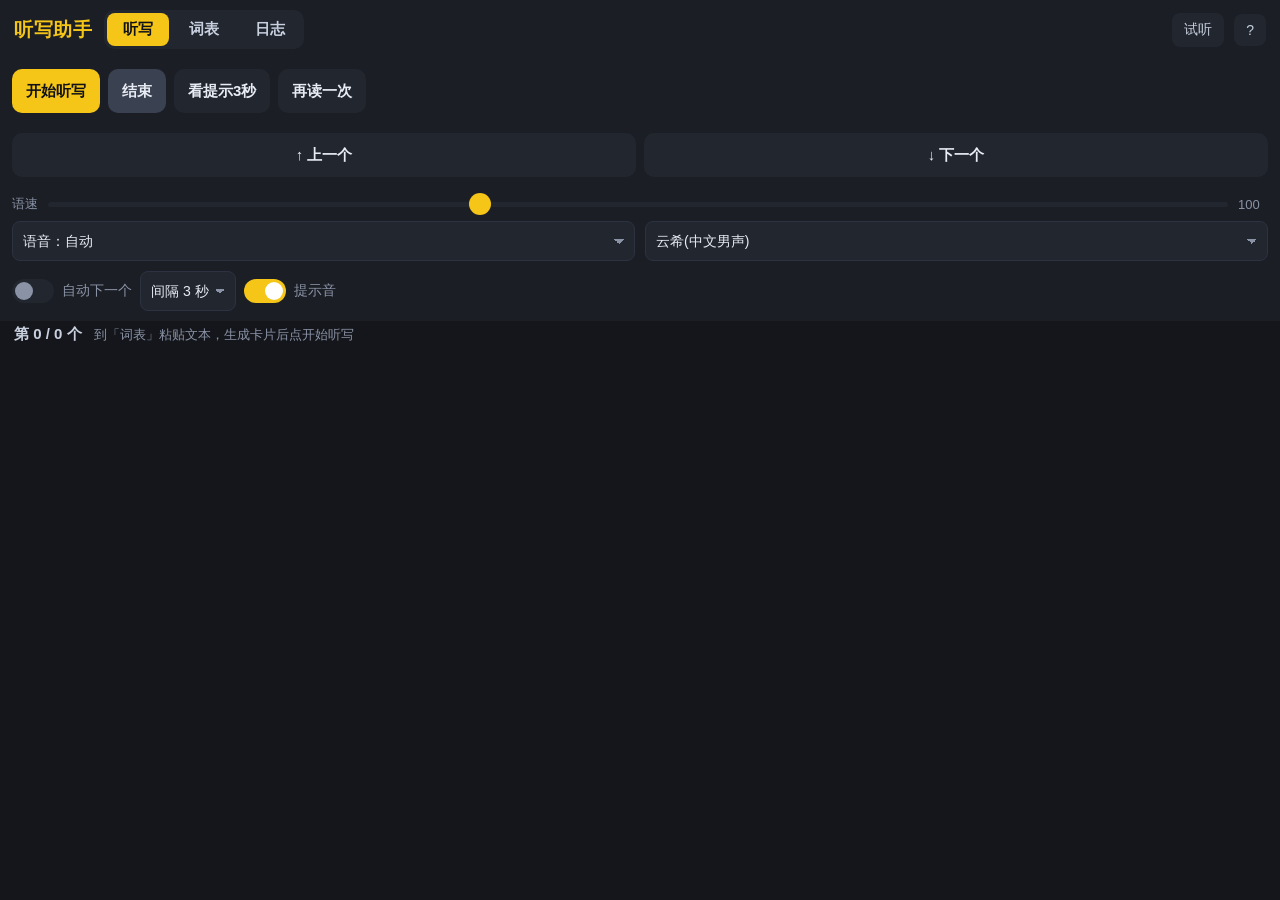
==== commit 84894681: "新增语音来源切换: 本地语音 / 微软在线云希, 含 Sec-MS-GEC 签名与失败回退" ====
--- a/听写助手.html
+++ b/听写助手.html
@@ -98,6 +98,8 @@
 .bar4{padding-top:0}
 .bar4 .sw{flex:0 0 auto}
 .bar .spacer{flex:1}
+.bar5{flex-wrap:wrap;gap:10px;padding-top:0}
+.bar5 .sel{flex:1 1 40%;min-width:0}
 .sel{background:var(--panel2);color:#e8ecf4;border:1px solid var(--border);border-radius:8px;
   padding:8px 10px;font-size:14px;font-family:inherit;min-height:40px;cursor:pointer;
   -webkit-appearance:none;appearance:none;padding-right:26px;
@@ -173,6 +175,18 @@
         <span style="font-size:13px;color:var(--muted);flex:none">语速</span>
         <input type="range" id="rate" min="60" max="170" step="5" value="100">
         <span id="rateVal" style="font-size:13px;color:var(--muted);min-width:30px;flex:none">100</span>
+      </div>
+      <div class="bar bar4 bar5">
+        <select id="ttsEngine" class="sel" title="语音来源">
+          <option value="auto">语音：自动</option>
+          <option value="local">语音：本地(浏览器)</option>
+          <option value="online">语音：微软在线</option>
+        </select>
+        <select id="onlineVoice" class="sel" title="在线音色">
+          <option value="yunxi">云希(中文男声)</option>
+          <option value="andrew">Andrew(英文男声)</option>
+          <option value="auto">自动按语言选</option>
+        </select>
       </div>
       <div class="bar bar4">
         <label class="sw"><input type="checkbox" id="autoNext"><i></i>自动下一个</label>
@@ -242,7 +256,8 @@
 
 var S = {
   rate: 100, autoNext: false, hintSound: true, autoDelay: 3,
-  dedupe: false, punct: false, shuffle: false, lastText: ""
+  dedupe: false, punct: false, shuffle: false, lastText: "",
+  tts: "auto", voice: "yunxi"
 };
 
 var cards = [];       // {text, covered, cur, picked, revealedUntil}
@@ -332,6 +347,46 @@
   setTimeout(refreshVoices, 300);
   setTimeout(refreshVoices, 1000);
   setTimeout(refreshVoices, 2500);
+}
+
+/* 在线语音备选: 中文用云希(男声), 英文用 Andrew(男声) */
+var ONLINE_ZH = "zh-CN-YunxiNeural";
+var ONLINE_EN = "en-US-AndrewMultilingualNeural";
+function voiceFor(text){
+  if(S.voice === "yunxi") return ONLINE_ZH;
+  if(S.voice === "andrew") return ONLINE_EN;
+  if(S.voice === "auto") return hasCJK(text) ? ONLINE_ZH : ONLINE_EN;
+  return hasCJK(text) ? ONLINE_ZH : ONLINE_EN;
+}
+function onlineVoiceLabel(){
+  if(S.voice === "andrew") return "英文男声(Andrew)";
+  if(S.voice === "auto") return "自动(中文云希/英文Andrew)";
+  return "中文男声(云希)";
+}
+
+/* 统一朗读入口: 本地语音 / 微软在线语音 */
+function speakText(text, onEnd){
+  if(!useOnline()) return doSpeak(text, onEnd);
+  return onTtsSpeak(text, onEnd, function(err){
+    // 在线失败 -> 本地有语音就顶上, 别让孩子对着无声干等
+    if(hasSpeech() && localVoiceReady() && S.tts !== "online"){
+      var ok = doSpeak(text, onEnd);
+      if(ok){ setStatus("在线语音失败（" + err + "），已切本地语音"); return; }
+    }
+    if(S.tts === "online"){
+      setStatus("在线语音失败（" + err + "），检查手机联网，点 ? 看诊断");
+    }
+    if(onEnd) onEnd();
+  });
+}
+function useOnline(){
+  if(S.tts === "online") return true;
+  if(S.tts === "local") return false;
+  return !localVoiceReady() && hasOnlineTTS();   // auto: 本地真有本地语音才用本地
+}
+function localVoiceReady(){
+  if(!hasSpeech()) return false;
+  return !!(zhVoice || enVoice);
 }
 
 function pickVoice(text){
@@ -442,6 +497,318 @@
   return true;
 }
 
+/* ---------- 微软在线语音 (Edge Read Aloud 免费接口) ----------
+ * 走 wss://speech.platform.bing.com ... 需要 Sec-MS-GEC 签名,
+ * 签名算法与 rany2/edge-tts 一致, 已在多组固定时间戳上逐字节比对通过。
+ * 只做"点一下按钮才说话"的场景, 不需要 key 也不需要登录。 */
+var TTS_TRUSTED = "6A5AA1D4EAFF4E9FB37E23D68491D6F4";
+var TTS_VERSION = "2-143.0.3650.75";
+var TTS_WSS = "wss://speech.platform.bing.com/consumer/speech/synthesize/readaloud/edge/v1";
+
+var _M = 0xFFFFFFFF, _M64 = (1n << 64n) - 1n;
+var _INIT = [0x6A09E667,0xBB67AE85,0x3C6EF372,0xA54FF53A,0x510E527F,0x9B05688C,0x1F83D9AB,0x5BE0CD19];
+var _STATE = [0xFD9FBEA2,0x91243CE7,0xBE499094,0xCD2E1E0A,0x6C006F49,0x04BD35AB,0xFEB0A7E4,0x03EFFBD2];
+var _SCHED = [0xEB24BF9E,0x1558691F,0xA0C09EE2,0x0CFA32BA,0xA622EE8C,0xD1DD9491,0xC0DD25A0,0xF9E70AB6,0xF0C31573,0x7058CE4E,0x7188E606,0x00E5AB33,0xD258B060,0x72766564];
+var _RC = [0x428A2F98,0x71374491,0xB5C0FBCF,0xE9B5DBA5,0x3956C25B,0x59F111F1,0x923F82A4,0xAB1C5ED5,0xD807AA98,0x12835B01,0x243185BE,0x550C7DC3,0x72BE5D74,0x80DEB1FE,0x9BDC06A7,0xC19BF174,0xE49B69C1,0xEFBE4786,0x0FC19DC6,0x240CA1CC,0x2DE92C6F,0x4A7484AA,0x5CB0A9DC,0x76F988DA,0x983E5152,0xA831C66D,0xB00327C8,0xBF597FC7,0xC6E00BF3,0xD5A79147,0x06CA6351,0x14292967,0x27B70A85,0x2E1B2138,0x4D2C6DFC,0x53380D13,0x650A7354,0x766A0ABB,0x81C2C92E,0x92722C85,0xA2BFE8A1,0xA81A664B,0xC24B8B70,0xC76C51A3,0xD192E819,0xD6990624,0xF40E3585,0x106AA070,0x19A4C116,0x1E376C08,0x2748774C,0x34B0BCB5,0x391C0CB3,0x4ED8AA4A,0x5B9CCA4F,0x682E6FF3,0x748F82EE,0x78A5636F,0x84C87814,0x8CC70208,0x90BEFFFA,0xA4506CEB,0xBEF9A3F7,0xC67178F2];
+var _ADJ = 0xC9DC06A7, _SIG0A = 0x059C0B80, _SIG1A = 0x000B92C0;
+var _BLOCK_RC = _RC.slice(0,14).concat([_ADJ], _RC.slice(15));
+var _COEF = [[0xE82E91B1,0xB32700D0],[0x44DE24C6,0x88DFF51D],[0x3BEB65BC,0x29514038],[0xC89C5933,0xB328CBDF],[0x8D1EC211,0xD405B4D5],[0x314EF5D5,0x26E55F3C],[0xE92491B1,0x607801C6],[0xF0A5B9D5,0x82B2C1FB],[0x06064CF3,0xFA51A3DA],[0xDA79FA60,0x207CC464],[0xBED20560,0x3C3C74F3],[0x89F9C9F8,0xD2D14B61],[0x35FA38C6,0xBB04A2C1],[0xCB49E3C6,0xC5626167]];
+var _CF = 0x82893933n, _CA0 = 0xF2F90B1A, _CA1 = 0x0B1A0000;
+
+function _r32(v, k){ return ((v >>> k) | (v << (32 - k))) >>> 0; }
+function _r16(v){ return (((v << 16) | (v >>> 16)) >>> 0); }
+function _s0(v){ return ((v >>> 7) ^ (v >>> 18) ^ (v >>> 3) ^ (v << 25) ^ (v << 14)) >>> 0; }
+function _s1(v){ return ((v >>> 17) ^ (v >>> 19) ^ (v >>> 10) ^ (v << 15) ^ (v << 13)) >>> 0; }
+function _bswap(v){ return (((v << 24) & 0xFF000000) | ((v << 8) & 0x00FF0000) | ((v >>> 8) & 0x0000FF00) | ((v >>> 24) & 0x000000FF)) >>> 0; }
+function _u64(x){ return BigInt(x >>> 0); }
+
+function _rounds(state, words, first){
+  var a=state[0],b=state[1],c=state[2],d=state[3],e=state[4],f=state[5],g=state[6],h=state[7];
+  var K = (first === 14) ? _BLOCK_RC : _RC;
+  for(var i=first;i<64;i++){
+    var t1 = (h + (_r32(e,6) ^ _r32(e,11) ^ _r32(e,25)) + (g ^ (e & (f ^ g))) + K[i] + words[i]) & _M;
+    var t2 = ((_r32(a,2) ^ _r32(a,13) ^ _r32(a,22)) + ((a & b) | (c & (a | b)))) & _M;
+    h=g; g=f; f=e; e=(d+t1)&_M; d=c; c=b; b=a; a=(t1+t2)&_M;
+  }
+  return [a,b,c,d,e,f,g,h];
+}
+function _expand(w, from){
+  for(var i=from;i<64;i++){ w[i] = (_s1(w[i-2]) + w[i-7] + _s0(w[i-15]) + w[i-16]) & _M; }
+  return w;
+}
+function _shaInit(data){
+  var w = new Array(64); for(var q=0;q<64;q++) w[q]=0;
+  w[14] = ((data[0] << 16) | (data[1] << 8) | data[2]) >>> 0;
+  w[15] = ((data[3] << 24) | (data[4] << 16) | (data[5] << 8) | data[6]) >>> 0;
+  for(var i=16;i<=29;i++){
+    var v = _SCHED[i-16];
+    if(i-2 >= 14){ v = (v + (_s1(w[i-2]) ^ (i === 16 ? _SIG1A : 0))) & _M; }
+    if(i-7 >= 14){ v = (v + w[i-7]) & _M; }
+    if(i-15 >= 14){ v = (v + (_s0(w[i-15]) ^ (i === 29 ? _SIG0A : 0))) & _M; }
+    w[i] = v & _M;
+  }
+  w[30] = (_s1(w[28]) + w[23] + _s0(w[15]) + w[14] + _ADJ - _RC[14]) & _M;
+  _expand(w, 31);
+  var st = _rounds(_STATE, w, 14);
+  for(var j=0;j<8;j++) st[j] = (st[j] + _INIT[j]) & _M;
+  return st;
+}
+function _shaDigest(data){
+  var L = 57 + data.length;
+  var pad = [];
+  for(var i=7;i<data.length;i++) pad.push(data[i]);
+  pad.push(0x80);
+  var n = (55 - L) % 64; if(n < 0) n += 64;
+  for(var p=0;p<n;p++) pad.push(0);
+  var bits = L * 8, hi = Math.floor(bits / 4294967296), lo = bits >>> 0;
+  pad.push((hi>>>24)&255,(hi>>>16)&255,(hi>>>8)&255,hi&255);
+  pad.push((lo>>>24)&255,(lo>>>16)&255,(lo>>>8)&255,lo&255);
+  var st = _shaInit(data.slice(0,7));
+  for(var off=0; off<pad.length; off+=64){
+    var w = new Array(64); for(var z=0;z<64;z++) w[z]=0;
+    for(var k2=0;k2<16;k2++){
+      var q2 = off + k2*4;
+      w[k2] = ((pad[q2] << 24) | (pad[q2+1] << 16) | (pad[q2+2] << 8) | pad[q2+3]) >>> 0;
+    }
+    _expand(w, 16);
+    var r = _rounds(st, w, 0);
+    for(var m=0;m<8;m++) st[m] = (st[m] + r[m]) & _M;
+  }
+  return st;
+}
+function _cs64(data, dg){
+  var ka = (_bswap(dg[0]) | 1) >>> 0, kb = (_bswap(dg[1]) | 1) >>> 0;
+  var fa = (_u64(ka) * _CF) & _M64, fb = (_u64(kb) * _CF) & _M64;
+  var terms = [], offs = [], i, t, q;
+  for(i=0;i<_COEF.length;i++){ terms.push((_u64(_COEF[i][0]) * ((i % 2) ? fb : fa)) & _M64); }
+  for(i=0;i<_COEF.length;i++){ offs.push(_u64(_COEF[i][1])); }
+  var buf = [0].concat(data);
+  while(buf.length % 4) buf.push(0);
+  var words = [];
+  for(i=0;i<buf.length;i+=4){
+    words.push(((buf[i]) | (buf[i+1] << 8) | (buf[i+2] << 16) | (buf[i+3] << 24)) >>> 0);
+  }
+  if(words.length % 2) words.push(0);
+  for(i=0;i<words.length;i++){
+    var wd = words[i];
+    var term = (_u64(wd) * ((i % 2) ? _u64(kb) : _u64(ka))) & _M64;
+    var off = (_u64(_r16(wd)) * ((i % 2) ? 0xC31713DBn : 0xEF0569FBn)) & _M64;
+    if(i === 0){
+      term = (term + ((_u64(_CA0) * fa) & _M64)) & _M64;
+      off = (off + _u64(_CA1)) & _M64;
+    }
+    terms.push(term); offs.push(off);
+  }
+  var swapAcc = 0n, swapLast = 0n, st = 0n, acc = 0n;
+  var KA = _u64(ka), KB = _u64(kb);
+  function r16b(v){ return ((((v & 0xFFFFn) << 16n) | ((v >> 16n) & 0xFFFFn)) & _M64); }
+  for(i=0;i<terms.length;i+=2){
+    var x = terms[i], y = terms[i+1];
+    t = r16b((offs[i] + x) & _M64);
+    q = (t * 0x76F50F34n) & _M64;
+    swapAcc = (swapAcc + ((r16b(q) * 0xC3EFEA97n + q) & _M64)) & _M64;
+    t = r16b((offs[i+1] + y) & _M64);
+    q = (t * 0x1881CE3Cn) & _M64;
+    swapLast = (r16b(q) * 0x35BD1EC9n + q) & _M64;
+    swapAcc = (swapAcc + swapLast) & _M64;
+    st = (st * KA + x) & _M64;
+    st = (r16b(st) * 0xCF98B111n) & _M64;
+    st = (r16b(st) * 0x87085B9Fn) & _M64;
+    st = (r16b(st) * 0x12CEB96Dn) & _M64;
+    st = (r16b(st) * 0x257E1D83n) & _M64;
+    acc = (acc + st) & _M64;
+    t = (st * KB + y) & _M64;
+    t = (r16b(t) * 0xA27416F5n) & _M64;
+    t = (r16b(t) * 0xD38396FFn) & _M64;
+    st = (r16b((r16b(t) * 0x7C932B89n) & _M64) * 0xBFA49F69n) & _M64;
+    acc = (acc + st) & _M64;
+  }
+  var lo = function(v){ return Number(v & 0xFFFFFFFFn) >>> 0; };
+  return [_bswap(lo(swapLast ^ st)), _bswap(lo(swapAcc ^ acc))];
+}
+function _hex8(v){ return ("00000000" + ((v >>> 0).toString(16))).slice(-8).toUpperCase(); }
+function secMsGec(ts){
+  var t = (ts === undefined) ? (Date.now() / 1000) : ts;
+  t += 11644473600;
+  t -= t % 300;
+  t = t * 1e7;
+  var str = t.toFixed(0) + TTS_TRUSTED;
+  var bytes = [];
+  for(var i=0;i<str.length;i++) bytes.push(str.charCodeAt(i) & 255);
+  var dg = _shaDigest(bytes);
+  var c = _cs64(bytes, dg);
+  var h = "";
+  for(var j=0;j<dg.length;j++) h += _hex8(dg[j]);
+  return _hex8(c[0]) + _hex8(c[1]) + "-" + h;
+}
+
+var onlineAudio = new Audio();
+onlineAudio.preload = "auto";
+var onlineState = { wsSeq:0, cache:{}, cacheKeys:[], pcm:null, playing:false, lastErr:"" };
+
+function hasOnlineTTS(){ return typeof WebSocket === "function" && typeof window.Audio === "function"; }
+
+/* 文字 -> mp3 blob, 带会话级缓存
+ * onFail 只为"彻底失败"调用, 调用方可以据此回退到本地语音 */
+function onTtsSpeak(text, onEnd, onFail){
+  if(!text){ if(onEnd) onEnd(); return false; }
+  if(!hasOnlineTTS()){ if(onFail) onFail("不支持"); else if(onEnd) onEnd(); return false; }
+  var key = S.voice + "|" + S.rate + "|" + text;
+  if(onlineState.cache[key]){
+    playOnlineBlob(onlineState.cache[key], onEnd);
+    return true;
+  }
+  var seq = ++onlineState.wsSeq;
+  var done = false;
+  function finish(err){
+    if(done) return;
+    done = true;
+    speaking = false;
+    onlineState.playing = false;
+    if(err){
+      onlineState.lastErr = err;
+      spDiag.errors.push("online:" + err);
+      if(onFail) onFail(err);
+      else if(onEnd) onEnd();
+      return;
+    }
+    if(onEnd) onEnd();
+  }
+  try{ onlineAudio.pause(); }catch(e){}
+  speaking = true;
+  onlineState.playing = true;
+
+  var voice = voiceFor(text);
+  var gec = secMsGec();
+  var cid = "";
+  try{
+    var ab = new Uint8Array(16);
+    crypto.getRandomValues(ab);
+    for(var i=0;i<ab.length;i++) cid += ("0"+ab[i].toString(16)).slice(-2);
+  }catch(e){ cid = String(Date.now()) + Math.random().toString(16).slice(2); }
+
+  var url = TTS_WSS + "?TrustedClientToken=" + TTS_TRUSTED
+    + "&Sec-MS-GEC=" + encodeURIComponent(gec)
+    + "&Sec-MS-GEC-Version=" + TTS_VERSION
+    + "&ConnectionId=" + cid;
+
+  var ws, chunks = [], headersDone = false;
+  var timer = setTimeout(function(){
+    try{ ws.close(); }catch(e){}
+    finish("超时");
+  }, 12000);
+
+  try{ ws = new WebSocket(url); }
+  catch(e){ clearTimeout(timer); finish("连接失败"); return false; }
+  ws.binaryType = "arraybuffer";
+
+  ws.onopen = function(){
+    if(seq !== onlineState.wsSeq){ try{ ws.close(); }catch(e){} return; }
+    var now = new Date().toString();
+    var cfg = "X-Timestamp:" + now + "\r\nContent-Type:application/json; charset=utf-8\r\nPath:speech.config\r\n\r\n"
+      + JSON.stringify({ context:{ synthesis:{ audio:{
+          metadataoptions:{ sentenceBoundaryEnabled:false, wordBoundaryEnabled:false },
+          outputFormat:"audio-24khz-48kbitrate-mono-mp3"
+        } } } });
+    try{ ws.send(cfg); }catch(e){}
+    var ratePct = Math.round((S.rate - 100));
+    var pct = (ratePct >= 0 ? "+" : "") + ratePct + "%";
+    var ssml = '<speak version="1.0" xmlns="http://www.w3.org/2001/10/synthesis" xml:lang="' + (hasCJK(text) ? "zh-CN" : "en-US") + '">'
+      + '<voice name="' + voice + '"><prosody rate="' + pct + '" pitch="+0Hz">'
+      + escapeXml(text) + "</prosody></voice></speak>";
+    var head = "X-RequestId:" + cid + "\r\nContent-Type:application/ssml+xml\r\nX-Timestamp:" + now + "Z\r\nPath:ssml\r\n\r\n";
+    try{ ws.send(head + ssml); }catch(e){}
+  };
+  ws.onmessage = function(ev){
+    if(typeof ev.data === "string"){
+      if(ev.data.indexOf("Path:turn.end") >= 0){
+        clearTimeout(timer);
+        try{ ws.close(); }catch(e){}
+        if(seq !== onlineState.wsSeq) return;
+        if(!chunks.length){ finish("没有收到音频"); return; }
+        var blob;
+        try{ blob = new Blob(chunks, { type:"audio/mpeg" }); }
+        catch(e){ finish("音频组装失败"); return; }
+        if(blob.size < 600){ finish("音频太短"); return; }
+        onlineState.cache[key] = blob;
+        onlineState.cacheKeys.push(key);
+        while(onlineState.cacheKeys.length > 400){
+          delete onlineState.cache[onlineState.cacheKeys.shift()];
+        }
+        playOnlineBlob(blob, function(){
+          finish(null);
+        });
+      }
+      return;
+    }
+    // 二进制帧前 2 字节是头长度, 后面是 音频数据
+    try{
+      var buf = new Uint8Array(ev.data);
+      var hlen = (buf[0] << 8) | buf[1];
+      var from = 2 + hlen;
+      if(buf.length > from){ chunks.push(buf.subarray(from)); }
+    }catch(e){}
+  };
+  ws.onerror = function(){
+    clearTimeout(timer);
+    finish("网络错误");
+  };
+  ws.onclose = function(){
+    if(done) return;
+    clearTimeout(timer);
+    if(!chunks.length) finish("连接被关闭");
+  };
+  return true;
+}
+
+function playOnlineBlob(blob, onEnd){
+  var url;
+  try{ url = URL.createObjectURL(blob); }catch(e){ if(onEnd) onEnd(); return; }
+  onlineAudio.onended = function(){
+    try{ URL.revokeObjectURL(url); }catch(e){}
+    speaking = false;
+    onlineState.playing = false;
+    if(onEnd) onEnd();
+  };
+  onlineAudio.onerror = function(){
+    try{ URL.revokeObjectURL(url); }catch(e){}
+    speaking = false;
+    onlineState.playing = false;
+    onlineState.lastErr = "播放失败";
+    if(onEnd) onEnd();
+  };
+  try{
+    onlineAudio.src = url;
+    onlineAudio.rate = 1;
+    var p = onlineAudio.play();
+    if(p && typeof p.catch === "function"){
+      p.catch(function(){
+        onlineState.lastErr = "浏览器拦了自动播放";
+        speaking = false;
+        onlineState.playing = false;
+        if(onEnd) onEnd();
+      });
+    }
+  }catch(e){
+    speaking = false;
+    if(onEnd) onEnd();
+  }
+}
+
+function escapeXml(s){
+  return String(s).replace(/&/g,"&amp;").replace(/</g,"&lt;").replace(/>/g,"&gt;").replace(/"/g,"&quot;");
+}
+
+/* 在线模式下没有"试听预热"这回事, 但保留手势里创建 audio 的动作 */
+function unlockOnline(){
+  if(!hasOnlineTTS()) return;
+  try{
+    if(!onlineAudio.src){
+      onlineAudio.src = "[data-uri]";
+    }
+  }catch(e){}
+}
+
 /* 用户手势里预热一次, 解除安卓浏览器的自动播放限制 */
 function unlockSpeech(){
   if(!hasSpeech()) return;
@@ -677,7 +1044,8 @@
 
 function stopDict(silent, keepRecord){
   if(window.speechSynthesis){ try{ window.speechSynthesis.cancel(); }catch(e){} }
-  speaking = false;
+  try{ onlineState.wsSeq++; onlineAudio.pause(); }catch(e){}
+  speaking = false; onlineState.playing = false;
   if(autoTimer){ clearTimeout(autoTimer); autoTimer = null; }
   if(revealTimer){ clearTimeout(revealTimer); revealTimer = null; }
   var was = running;
@@ -731,7 +1099,7 @@
   if(current < 0 || current >= cards.length) return;
   var text = cards[current].text;
   if(autoTimer){ clearTimeout(autoTimer); autoTimer = null; }
-  var ok = doSpeak(text, function(){
+  var ok = speakText(text, function(){
     if(running && S.autoNext && current < cards.length-1){
       var wait = Math.max(1, Math.min(9, parseInt(S.autoDelay,10) || 3)) * 1000;
       setStatus("读完，等 " + (wait/1000) + " 秒后自动下一个…");
@@ -1040,7 +1408,7 @@
   $("btnDiagTest").onclick = function(){
     ensureAudio();
     unlockSpeech();
-    doSpeak("测试发声，一二三四五", function(){
+    speakText("测试发声，一二三四五", function(){
       setTimeout(renderDiag, 400);
     });
     setTimeout(renderDiag, 1200);
@@ -1050,7 +1418,7 @@
     ensureAudio();
     var t = (current >= 0 && cards[current]) ? cards[current].text : "苹果 计算机 homework";
     setStatus(running ? "试听当前词" : ("试听：" + t));
-    doSpeak(t);
+    speakText(t);
   };
 
   $("rate").oninput = function(){
@@ -1067,6 +1435,21 @@
   $("hintSound").onchange = function(){
     S.hintSound = this.checked; saveSet();
     if(this.checked) playHint();
+  };
+  $("ttsEngine").onchange = function(){
+    S.tts = this.value; saveSet();
+    try{ onlineState.wsSeq++; onlineAudio.pause(); }catch(e){}
+    if(window.speechSynthesis){ try{ window.speechSynthesis.cancel(); }catch(e){} }
+    var msg = (S.tts === "online") ? "在线语音：微软云希，需要联网"
+            : (S.tts === "local") ? "本地语音：浏览器自带" : "自动：本地没有语音时用在线";
+    toast(msg);
+    speakText("语音已切换");
+  };
+  $("onlineVoice").onchange = function(){
+    S.voice = this.value; saveSet();
+    onlineState.cache = {}; onlineState.cacheKeys = [];
+    toast("音色：" + onlineVoiceLabel());
+    speakText(hasCJK("中文") ? "这是微软云希的声音" : "this is Andrew");
   };
 
   $("optDedupe").onchange = function(){ S.dedupe = this.checked; saveSet(); updateCount(); };
@@ -1203,6 +1586,14 @@
   L.push("中文语音: " + (zhVoice ? (zhVoice.name + " | " + (zhVoice.localService === false ? "云端" : "本地")) : "【无】"));
   L.push("英文语音: " + (enVoice ? (enVoice.name + " | " + (enVoice.localService === false ? "云端" : "本地")) : "【无】"));
   L.push("");
+  L.push("【当前语音来源】");
+  L.push("设置: " + (S.tts || "auto") + " -> 实际: " + (useOnline() ? "微软在线" : "浏览器本地"));
+  L.push("在线音色: " + onlineVoiceLabel() + "  (" + voiceFor("中") + ")");
+  L.push("本地语音可用: " + (localVoiceReady() ? "是" : "否"));
+  L.push("WebSocket / Audio: " + (hasOnlineTTS() ? "有" : "【没有】"));
+  L.push("在线缓存: " + onlineState.cacheKeys.length + " 条");
+  L.push("在线最后错误: " + (onlineState.lastErr || "无"));
+  L.push("");
   L.push("【发声统计】");
   L.push("尝试次数: " + spDiag.tries);
   L.push("成功开始: " + spDiag.started);
@@ -1216,7 +1607,10 @@
   }
   L.push("");
   L.push("【结论建议】");
-  if(!window.speechSynthesis){
+  if(useOnline()){
+    L.push("正在使用微软在线语音。若没声音，检查手机是否联网、是否开了代理拦截。");
+    L.push("点上面「测试发声」可以直接试。");
+  } else if(!window.speechSynthesis){
     L.push("这个浏览器不支持网页语音，请换 Chrome 浏览器打开本文件。");
   } else if(!voices.length && spDiag.started === 0){
     L.push("浏览器报告 0 个语音，且从未成功发声。");
@@ -1247,14 +1641,19 @@
   S.autoDelay = parseInt(S.autoDelay, 10) || 3;
   $("autoDelay").value = String(S.autoDelay);
   $("hintSound").checked = !!S.hintSound;
+  S.tts = S.tts || "auto"; S.voice = S.voice || "yunxi";
+  $("ttsEngine").value = S.tts;
+  $("onlineVoice").value = S.voice;
   $("optDedupe").checked = !!S.dedupe;
   $("optPunct").checked = !!S.punct;
   $("optShuffle").checked = !!S.shuffle;
   if(S.lastText){ $("txt").value = S.lastText; }
   bind();
   setTimeout(function(){
-    if(!hasSpeech()){
+    if(!hasSpeech() && S.tts === "local"){
       toast("此浏览器不支持网页语音，请换 Chrome 打开（点右上角 ? 看诊断）");
+    } else if(!localVoiceReady() && hasOnlineTTS()){
+      toast("本机没有可用的本地语音，已自动使用微软在线云希");
     }
   }, 1500);
   renderLogs();
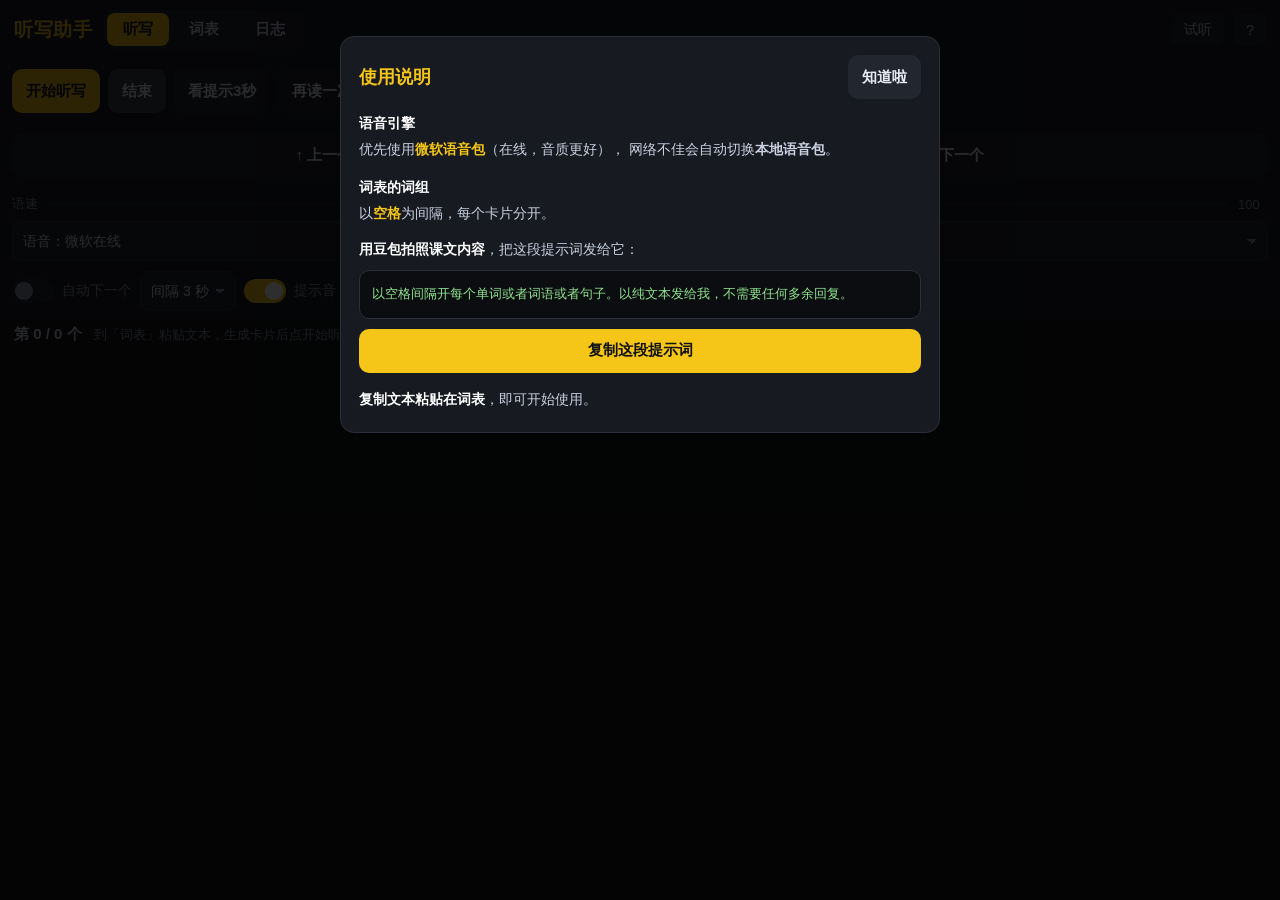
==== commit 2cd38e79: "默认微软在线语音并自动回退本地; 按5个一组预缓存; 首次使用说明弹窗; 粘贴剪贴板; 日志导入到词表" ====
--- a/听写助手.html
+++ b/听写助手.html
@@ -123,7 +123,8 @@
 .daygrp{color:var(--yellow);font-size:13px;font-weight:700;padding:10px 8px 4px}
 .logitem{padding:10px 8px;border-radius:8px;font-size:14px;color:#c9d1e0;cursor:pointer;display:block;width:100%;text-align:left;background:transparent;border:none;font-family:inherit}
 .logitem:active{background:var(--panel2)}
-.logitem.sel{background:var(--panel2);color:#fff}
+.logitem.sel{background:#3b82f6;color:#fff;box-shadow:0 0 0 1px #60a5fa inset}
+.logitem.sel .logtime{color:#dbeafe}
 .hintrow{display:flex;gap:8px;padding:0 12px 10px;flex:none;flex-wrap:wrap}
 .empty{color:var(--dim);padding:24px;text-align:center;font-size:14px}
 
@@ -178,9 +179,8 @@
       </div>
       <div class="bar bar4 bar5">
         <select id="ttsEngine" class="sel" title="语音来源">
-          <option value="auto">语音：自动</option>
+          <option value="online">语音：微软在线</option>
           <option value="local">语音：本地(浏览器)</option>
-          <option value="online">语音：微软在线</option>
         </select>
         <select id="onlineVoice" class="sel" title="在线音色">
           <option value="yunxi">云希(中文男声)</option>
@@ -216,6 +216,7 @@
         <span id="countlbl"></span>
       </div>
       <div class="row" style="justify-content:flex-end;padding-bottom:14px">
+        <button class="btn" id="btnPaste">粘贴剪贴板</button>
         <button class="btn" id="btnClear">清空</button>
         <button class="btn primary" id="btnGen">生成卡片</button>
       </div>
@@ -225,7 +226,7 @@
     <section class="view" id="v-log">
       <div class="stats" id="stats">累计 0 次听写</div>
       <div class="hintrow">
-        <button class="btn primary" id="btnImportList">导入词表</button>
+        <button class="btn primary" id="btnImportList">导入到词表</button>
         <input type="file" id="fileIn" accept=".txt,.csv,.json,text/plain" style="display:none">
         <button class="btn" id="btnDel" style="margin-left:auto">删除这条</button>
       </div>
@@ -235,6 +236,30 @@
       </div>
     </section>
   </main>
+</div>
+<div id="guide" style="display:none;position:fixed;inset:0;background:rgba(0,0,0,.82);z-index:210;padding:16px;overflow:auto;-webkit-overflow-scrolling:touch">
+  <div style="max-width:600px;margin:20px auto;background:#171a21;border:1px solid #2a2f3a;border-radius:14px;padding:18px 18px 20px">
+    <div style="display:flex;align-items:center;margin-bottom:12px">
+      <b style="color:#f5c518;font-size:18px">使用说明</b>
+      <span style="flex:1"></span>
+      <button class="btn" id="btnGuideClose" style="padding:7px 14px">知道啦</button>
+    </div>
+
+    <div style="font-size:14px;line-height:1.85;color:#c9d1e0">
+      <p style="margin:0 0 12px"><b style="color:#fff">语音引擎</b><br>
+      优先使用<b style="color:#f5c518">微软语音包</b>（在线，音质更好），
+      网络不佳会自动切换<b>本地语音包</b>。</p>
+
+      <p style="margin:0 0 10px"><b style="color:#fff">词表的词组</b><br>
+      以<b style="color:#f5c518">空格</b>为间隔，每个卡片分开。</p>
+
+      <p style="margin:0 0 8px"><b style="color:#fff">用豆包拍照课文内容</b>，把这段提示词发给它：</p>
+      <div id="promptBox" style="background:#0b0d10;border:1px solid #2a2f3a;border-radius:10px;padding:12px;font-size:13px;line-height:1.7;color:#8fe38f;white-space:pre-wrap;word-break:break-all;margin-bottom:10px">以空格间隔开每个单词或者词语或者句子。以纯文本发给我，不需要任何多余回复。</div>
+      <button class="btn primary" id="btnCopyPrompt" style="width:100%;margin-bottom:14px">复制这段提示词</button>
+
+      <p style="margin:0"><b style="color:#fff">复制文本粘贴在词表</b>，即可开始使用。</p>
+    </div>
+  </div>
 </div>
 <div id="diag" style="display:none;position:fixed;inset:0;background:rgba(0,0,0,.92);z-index:200;padding:16px;overflow:auto;-webkit-overflow-scrolling:touch">
   <div style="max-width:640px;margin:0 auto">
@@ -257,7 +282,7 @@
 var S = {
   rate: 100, autoNext: false, hintSound: true, autoDelay: 3,
   dedupe: false, punct: false, shuffle: false, lastText: "",
-  tts: "auto", voice: "yunxi"
+  tts: "online", voice: "yunxi"
 };
 
 var cards = [];       // {text, covered, cur, picked, revealedUntil}
@@ -368,21 +393,18 @@
 function speakText(text, onEnd){
   if(!useOnline()) return doSpeak(text, onEnd);
   return onTtsSpeak(text, onEnd, function(err){
-    // 在线失败 -> 本地有语音就顶上, 别让孩子对着无声干等
-    if(hasSpeech() && localVoiceReady() && S.tts !== "online"){
+    // 微软在线是首选; 断网/失败就自动顶上本地语音, 别让孩子对着无声干等
+    if(hasSpeech()){
       var ok = doSpeak(text, onEnd);
-      if(ok){ setStatus("在线语音失败（" + err + "），已切本地语音"); return; }
-    }
-    if(S.tts === "online"){
-      setStatus("在线语音失败（" + err + "），检查手机联网，点 ? 看诊断");
-    }
+      if(ok){ setStatus("微软语音失败（" + err + "），已自动切本地语音"); return; }
+    }
+    setStatus("微软语音失败（" + err + "），本地语音也不可用，点 ? 看诊断");
     if(onEnd) onEnd();
   });
 }
 function useOnline(){
-  if(S.tts === "online") return true;
-  if(S.tts === "local") return false;
-  return !localVoiceReady() && hasOnlineTTS();   // auto: 本地真有本地语音才用本地
+  // 默认(以及缺省值)一律用微软在线; 只有用户明确选本地才走浏览器
+  return S.tts !== "local" && hasOnlineTTS();
 }
 function localVoiceReady(){
   if(!hasSpeech()) return false;
@@ -761,6 +783,138 @@
   return true;
 }
 
+/* ---------- 预取: 按 5 个一组往后缓存 --------
+ * 听写时卡到哪张才去合成, 换卡会有 1~3 秒空档。
+ * 这里在后台按"组"提前把后面 5 个词的音频合成好放进 cache,
+ * 用的是一条独立的静默 WebSocket, 不碰 onlineAudio, 也不打断当前朗读。 */
+var PREFETCH_GROUP = 5;          // 一组 5 个
+var prefetchState = { running:false, queue:[], done:{}, failed:{}, ws:null, timer:null };
+
+function pfKey(text){ return S.voice + "|" + S.rate + "|" + text; }
+
+/* 把 idx 开始的 5 个词排进队列 (只排还没缓存的) */
+function prefetchGroupFrom(idx){
+  if(!useOnline() || !hasOnlineTTS()) return;
+  var end = Math.min(cards.length, idx + PREFETCH_GROUP);
+  for(var i = Math.max(0, idx); i < end; i++){
+    var t = cards[i] && cards[i].text;
+    if(!t) continue;
+    var k = pfKey(t);
+    if(onlineState.cache[k] || prefetchState.done[k]) continue;
+    if(prefetchState.queue.indexOf(t) >= 0) continue;
+    if(prefetchState.failed[k]) continue;
+    prefetchState.queue.push(t);
+  }
+  if(!prefetchState.running) runPrefetch();
+}
+
+function runPrefetch(){
+  if(prefetchState.running) return;
+  var text = prefetchState.queue.shift();
+  if(!text){ prefetchState.running = false; return; }
+  prefetchState.running = true;
+  var key = pfKey(text);
+  if(onlineState.cache[key] || prefetchState.done[key]){
+    prefetchState.running = false;
+    setTimeout(runPrefetch, 0);
+    return;
+  }
+  fetchOnlineAudio(text, function(blob, err){
+    if(blob){
+      onlineState.cache[key] = blob;
+      onlineState.cacheKeys.push(key);
+      while(onlineState.cacheKeys.length > 400){
+        delete onlineState.cache[onlineState.cacheKeys.shift()];
+      }
+      prefetchState.done[key] = 1;
+    } else {
+      prefetchState.failed[key] = err || "err";   // 失败的这个词不再重试, 读到时再走正常流程
+    }
+    prefetchState.running = false;
+    setTimeout(runPrefetch, 120);
+  });
+}
+
+function clearPrefetch(){
+  prefetchState.queue = [];
+  prefetchState.failed = {};
+  try{ if(prefetchState.ws){ prefetchState.ws.close(); } }catch(e){}
+  prefetchState.ws = null;
+  prefetchState.running = false;
+}
+
+/* 纯取音频, 不播放, 不占用 onlineAudio */
+function fetchOnlineAudio(text, cb){
+  var done = false;
+  function fin(blob, err){
+    if(done) return;
+    done = true;
+    try{ if(pfWs){ pfWs.close(); } }catch(e){}
+    cb(blob, err);
+  }
+  var pfWs = null;
+  var voice = voiceFor(text);
+  var gec = secMsGec();
+  var cid = mkId();
+  var url = TTS_WSS + "?TrustedClientToken=" + TTS_TRUSTED
+    + "&Sec-MS-GEC=" + encodeURIComponent(gec)
+    + "&Sec-MS-GEC-Version=" + TTS_VERSION
+    + "&ConnectionId=" + cid;
+  var chunks = [];
+  var timer = setTimeout(function(){ fin(null, "超时"); }, 12000);
+  try{ pfWs = new WebSocket(url); }
+  catch(e){ clearTimeout(timer); cb(null, "连接失败"); return; }
+  prefetchState.ws = pfWs;
+  pfWs.binaryType = "arraybuffer";
+  pfWs.onopen = function(){
+    var now = new Date().toString();
+    var cfg = "X-Timestamp:" + now + "\r\nContent-Type:application/json; charset=utf-8\r\nPath:speech.config\r\n\r\n"
+      + JSON.stringify({ context:{ synthesis:{ audio:{
+          metadataoptions:{ sentenceBoundaryEnabled:false, wordBoundaryEnabled:false },
+          outputFormat:"audio-24khz-48kbitrate-mono-mp3"
+        } } } });
+    try{ pfWs.send(cfg); }catch(e){}
+    var pct = ((S.rate - 100) >= 0 ? "+" : "") + Math.round(S.rate - 100) + "%";
+    var ssml = '<speak version="1.0" xmlns="http://www.w3.org/2001/10/synthesis" xml:lang="'
+      + (hasCJK(text) ? "zh-CN" : "en-US") + '"><voice name="' + voice + '">'
+      + '<prosody rate="' + pct + '" pitch="+0Hz">' + escapeXml(text) + "</prosody></voice></speak>";
+    var head = "X-RequestId:" + cid + "\r\nContent-Type:application/ssml+xml\r\nX-Timestamp:" + now + "Z\r\nPath:ssml\r\n\r\n";
+    try{ pfWs.send(head + ssml); }catch(e){}
+  };
+  pfWs.onmessage = function(ev){
+    if(typeof ev.data === "string"){
+      if(ev.data.indexOf("Path:turn.end") >= 0){
+        clearTimeout(timer);
+        if(!chunks.length){ fin(null, "无音频"); return; }
+        var blob;
+        try{ blob = new Blob(chunks, { type:"audio/mpeg" }); }
+        catch(e){ fin(null, "组装失败"); return; }
+        if(blob.size < 600){ fin(null, "音频太短"); return; }
+        fin(blob, null);
+      }
+      return;
+    }
+    try{
+      var buf = new Uint8Array(ev.data);
+      var hlen = (buf[0] << 8) | buf[1];
+      var from = 2 + hlen;
+      if(buf.length > from){ chunks.push(buf.subarray(from)); }
+    }catch(e){}
+  };
+  pfWs.onerror = function(){ clearTimeout(timer); fin(null, "网络错误"); };
+  pfWs.onclose = function(){ if(!done){ clearTimeout(timer); fin(null, "连接关闭"); } };
+}
+
+function mkId(){
+  var cid = "";
+  try{
+    var ab = new Uint8Array(16);
+    crypto.getRandomValues(ab);
+    for(var i=0;i<ab.length;i++) cid += ("0"+ab[i].toString(16)).slice(-2);
+  }catch(e){ cid = String(Date.now()) + Math.random().toString(16).slice(2); }
+  return cid;
+}
+
 function playOnlineBlob(blob, onEnd){
   var url;
   try{ url = URL.createObjectURL(blob); }catch(e){ if(onEnd) onEnd(); return; }
@@ -1037,7 +1191,10 @@
   visited = {};
   hintCount = 0; hintWords = [];
   current = -1;
+  clearPrefetch();
   setStatus("听写进行中...");
+  // 第一组先排上, 后面边说边补
+  prefetchGroupFrom(want);
   goto(want);
   recordNow("running");
 }
@@ -1045,6 +1202,7 @@
 function stopDict(silent, keepRecord){
   if(window.speechSynthesis){ try{ window.speechSynthesis.cancel(); }catch(e){} }
   try{ onlineState.wsSeq++; onlineAudio.pause(); }catch(e){}
+  clearPrefetch();
   speaking = false; onlineState.playing = false;
   if(autoTimer){ clearTimeout(autoTimer); autoTimer = null; }
   if(revealTimer){ clearTimeout(revealTimer); revealTimer = null; }
@@ -1087,6 +1245,8 @@
   updateProgress();
   scrollToCard(c);
   speakCurrent();
+  // 每走到 5 的整倍数, 把后面 5 个补进缓存
+  if(useOnline() && (idx % PREFETCH_GROUP) === 0) prefetchGroupFrom(idx);
   recordNow("running");
 }
 
@@ -1251,9 +1411,86 @@
   lines.push("本次听写过的词：");
   lines.push("  " + ((s.words||[]).join("  ") || "（无）"));
   lines.push("");
-  lines.push("完整词表：");
+  lines.push("完整词表（点上面「导入到词表」可放回词表页）：");
   lines.push("  " + (s.all_words||[]).join("  "));
   $("logdetail").textContent = lines.join("\n");
+}
+
+/* ---------- 通用复制 ---------- */
+function copyText(text, cb){
+  function legacy(){
+    var ta = document.createElement("textarea");
+    ta.value = text;
+    ta.style.cssText = "position:fixed;left:-9999px;top:0;opacity:0";
+    document.body.appendChild(ta);
+    ta.select();
+    var ok = false;
+    try{ ok = document.execCommand("copy"); }catch(e){}
+    document.body.removeChild(ta);
+    cb(ok);
+  }
+  if(navigator.clipboard && navigator.clipboard.writeText){
+    navigator.clipboard.writeText(text).then(function(){ cb(true); }).catch(legacy);
+  } else { legacy(); }
+}
+
+/* ---------- 首次打开的使用说明 ---------- */
+var KEY_GUIDE = "dict_guide_seen_v1";
+var GUIDE_PROMPT = "以空格间隔开每个单词或者词语或者句子。以纯文本发给我，不需要任何多余回复。";
+
+function maybeShowGuide(){
+  var seen = false;
+  try{ seen = !!localStorage.getItem(KEY_GUIDE); }catch(e){}
+  if(seen) return;
+  $("guide").style.display = "block";
+}
+function closeGuide(){
+  $("guide").style.display = "none";
+  try{ localStorage.setItem(KEY_GUIDE, "1"); }catch(e){}
+}
+
+/* ---------- 从剪贴板粘贴 ---------- */
+/* 优先用异步 Clipboard API (https 下才有权限); 老浏览器退回 execCommand 方案 */
+function pasteFromClipboard(){
+  function apply(text){
+    text = String(text || "").replace(new RegExp(String.fromCharCode(13)+"?"+String.fromCharCode(10), "g"), String.fromCharCode(10)).trim();
+    if(!text){ toast("剪贴板是空的"); return; }
+    var box = $("txt");
+    // 已有内容就接在后面, 不覆盖用户正在编辑的东西
+    var cur = box.value;
+    if(cur && cur.trim()){ box.value = cur.replace(new RegExp("\\s+$"), "") + " " + text; }
+    else { box.value = text; }
+    S.lastText = box.value;
+    saveSet();
+    updateCount();
+    switchView("input");
+    setStatus("已从剪贴板粘贴 " + countWords(text) + " 个词");
+    toast("粘贴成功");
+  }
+  function fallback(){
+    var box = $("txt");
+    var prev = box.value;
+    try{
+      box.focus();
+      var ok = document.execCommand("paste");
+      if(!ok){ box.value = prev; throw new Error("execCommand refused"); }
+      S.lastText = box.value; saveSet(); updateCount();
+      toast("粘贴成功");
+    }catch(e){
+      box.value = prev;
+      toast("浏览器不让直接读剪贴板，请长按输入框手动粘贴");
+    }
+  }
+  if(navigator.clipboard && navigator.clipboard.readText){
+    navigator.clipboard.readText().then(apply).catch(fallback);
+  } else {
+    fallback();
+  }
+}
+function countWords(t){
+  var a = String(t||"").split(new RegExp("\\s+")), n = 0;
+  for(var i=0;i<a.length;i++){ if(a[i]) n++; }
+  return n;
 }
 
 /* ---------- 导入词表 ---------- */
@@ -1422,9 +1659,12 @@
   };
 
   $("rate").oninput = function(){
+    var oldRate = S.rate;
     S.rate = parseInt(this.value, 10) || 100;
     $("rateVal").textContent = S.rate;
     saveSet();
+    // 语速变了缓存的音频就对不上了
+    if(S.rate !== oldRate){ clearPrefetch(); }
   };
   $("autoNext").onchange = function(){ S.autoNext = this.checked; saveSet(); };
   $("autoDelay").onchange = function(){
@@ -1440,14 +1680,15 @@
     S.tts = this.value; saveSet();
     try{ onlineState.wsSeq++; onlineAudio.pause(); }catch(e){}
     if(window.speechSynthesis){ try{ window.speechSynthesis.cancel(); }catch(e){} }
-    var msg = (S.tts === "online") ? "在线语音：微软云希，需要联网"
-            : (S.tts === "local") ? "本地语音：浏览器自带" : "自动：本地没有语音时用在线";
+    var msg = (S.tts === "online") ? "微软在线语音（云希），需要联网"
+            : "本地语音：浏览器自带";
     toast(msg);
     speakText("语音已切换");
   };
   $("onlineVoice").onchange = function(){
     S.voice = this.value; saveSet();
     onlineState.cache = {}; onlineState.cacheKeys = [];
+    clearPrefetch();
     toast("音色：" + onlineVoiceLabel());
     speakText(hasCJK("中文") ? "这是微软云希的声音" : "this is Andrew");
   };
@@ -1461,6 +1702,15 @@
     window._sv = setTimeout(saveSet, 500);
     updateCount();
   };
+  $("btnPaste").onclick = function(){ pasteFromClipboard(); };
+  $("btnGuideClose").onclick = function(){ closeGuide(); };
+  $("btnCopyPrompt").onclick = function(){
+    var btn = this;
+    copyText(GUIDE_PROMPT, function(ok){
+      btn.textContent = ok ? "已复制 ✓" : "复制失败，长按上面文字手动复制";
+      setTimeout(function(){ btn.textContent = "复制这段提示词"; }, 1800);
+    });
+  };
   $("btnClear").onclick = function(){ $("txt").value = ""; S.lastText = ""; saveSet(); updateCount(); };
   $("btnGen").onclick = function(){
     var ws = parseWords($("txt").value, $("optPunct").checked, $("optDedupe").checked);
@@ -1470,7 +1720,19 @@
     setStatus("已生成 " + ws.length + " 张卡片，点开始听写");
   };
 
-  $("btnImportList").onclick = function(){ $("fileIn").click(); };
+  $("btnImportList").onclick = function(){
+    if(!selSession){ toast("先在下面选一条听写记录"); return; }
+    var list = (selSession.all_words && selSession.all_words.length)
+             ? selSession.all_words.slice()
+             : (selSession.words || []).slice();
+    if(!list.length){ toast("这条记录里没有词表"); return; }
+    $("txt").value = list.join(" ");
+    S.lastText = $("txt").value;
+    saveSet();
+    updateCount();
+    switchView("input");
+    toast("已导入 " + list.length + " 个词，点「生成卡片」开始");
+  };
   $("fileIn").onchange = function(){
     if(this.files && this.files[0]) importWordList(this.files[0]);
     this.value = "";
@@ -1587,7 +1849,7 @@
   L.push("英文语音: " + (enVoice ? (enVoice.name + " | " + (enVoice.localService === false ? "云端" : "本地")) : "【无】"));
   L.push("");
   L.push("【当前语音来源】");
-  L.push("设置: " + (S.tts || "auto") + " -> 实际: " + (useOnline() ? "微软在线" : "浏览器本地"));
+  L.push("设置: " + (S.tts || "online") + " -> 实际: " + (useOnline() ? "微软在线" : "浏览器本地"));
   L.push("在线音色: " + onlineVoiceLabel() + "  (" + voiceFor("中") + ")");
   L.push("本地语音可用: " + (localVoiceReady() ? "是" : "否"));
   L.push("WebSocket / Audio: " + (hasOnlineTTS() ? "有" : "【没有】"));
@@ -1641,7 +1903,8 @@
   S.autoDelay = parseInt(S.autoDelay, 10) || 3;
   $("autoDelay").value = String(S.autoDelay);
   $("hintSound").checked = !!S.hintSound;
-  S.tts = S.tts || "auto"; S.voice = S.voice || "yunxi";
+  if(!S.tts || S.tts === "auto") S.tts = "online";   // 老版本存的是 auto
+  S.voice = S.voice || "yunxi";
   $("ttsEngine").value = S.tts;
   $("onlineVoice").value = S.voice;
   $("optDedupe").checked = !!S.dedupe;
@@ -1650,15 +1913,14 @@
   if(S.lastText){ $("txt").value = S.lastText; }
   bind();
   setTimeout(function(){
-    if(!hasSpeech() && S.tts === "local"){
+    if(S.tts === "local" && !hasSpeech()){
       toast("此浏览器不支持网页语音，请换 Chrome 打开（点右上角 ? 看诊断）");
-    } else if(!localVoiceReady() && hasOnlineTTS()){
-      toast("本机没有可用的本地语音，已自动使用微软在线云希");
     }
   }, 1500);
   renderLogs();
   updateCount();
   refreshVoices();
+  maybeShowGuide();
 }
 
 window.addEventListener("load", boot);
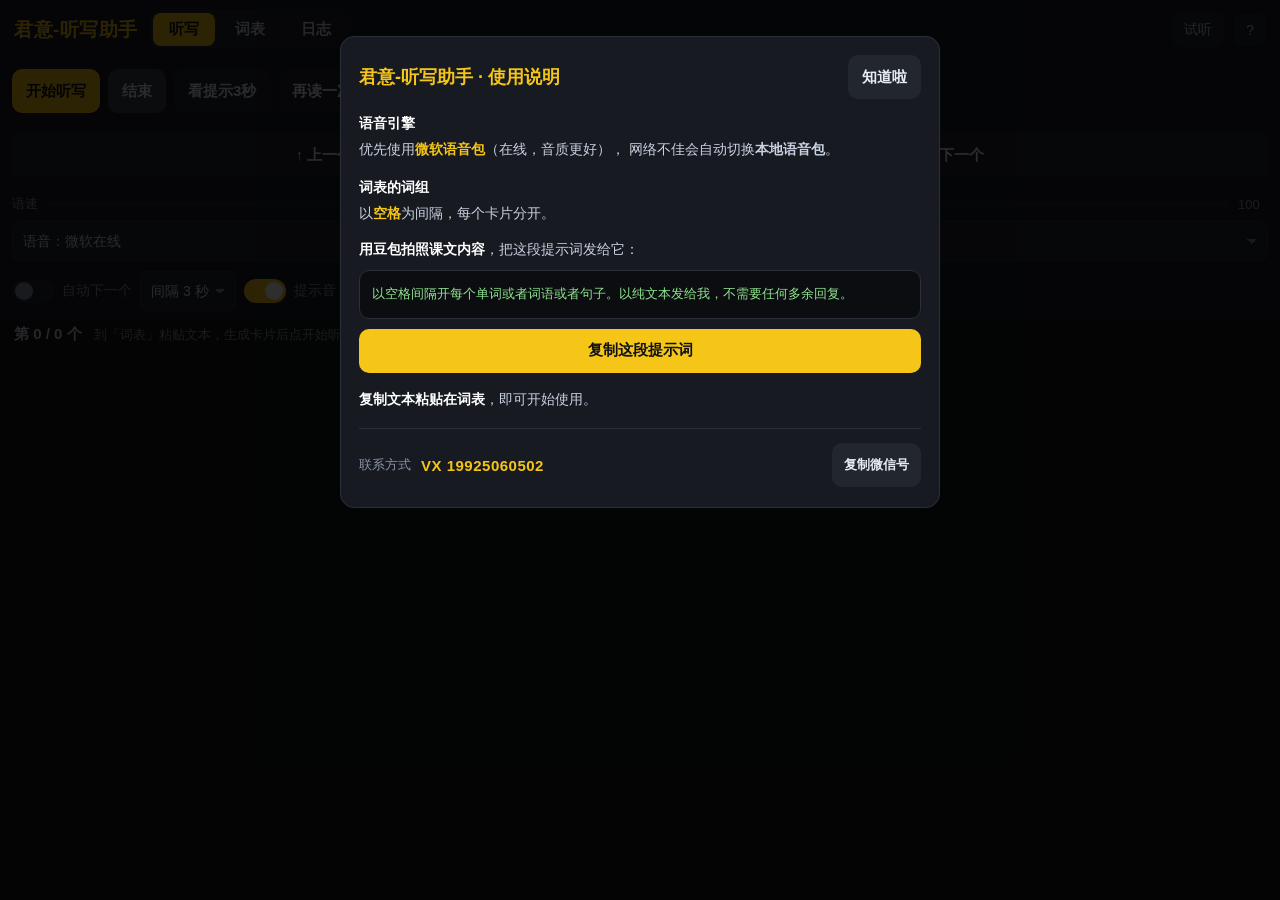
==== commit 3c32a09a: "改名君意-听写助手, 说明书加入联系方式 VX19925060502 及复制按钮" ====
--- a/听写助手.html
+++ b/听写助手.html
@@ -4,10 +4,11 @@
 <meta charset="utf-8">
 <meta name="viewport" content="width=device-width,initial-scale=1,viewport-fit=cover,user-scalable=no">
 <meta name="theme-color" content="#14161b">
+<meta name="apple-mobile-web-app-title" content="君意-听写助手">
 <meta name="apple-mobile-web-app-capable" content="yes">
 <meta name="mobile-web-app-capable" content="yes">
 <meta name="apple-mobile-web-app-status-bar-style" content="black-translucent">
-<title>听写助手</title>
+<title>君意-听写助手</title>
 <style>
 *{box-sizing:border-box;-webkit-tap-highlight-color:transparent}
 :root{
@@ -148,7 +149,7 @@
 <body>
 <div id="app">
   <header>
-    <span class="logo">听写助手</span>
+    <span class="logo">君意-听写助手</span>
     <div class="tabs">
       <button class="tab on" data-v="dict">听写</button>
       <button class="tab" data-v="input">词表</button>
@@ -240,7 +241,7 @@
 <div id="guide" style="display:none;position:fixed;inset:0;background:rgba(0,0,0,.82);z-index:210;padding:16px;overflow:auto;-webkit-overflow-scrolling:touch">
   <div style="max-width:600px;margin:20px auto;background:#171a21;border:1px solid #2a2f3a;border-radius:14px;padding:18px 18px 20px">
     <div style="display:flex;align-items:center;margin-bottom:12px">
-      <b style="color:#f5c518;font-size:18px">使用说明</b>
+      <b style="color:#f5c518;font-size:18px">君意-听写助手 · 使用说明</b>
       <span style="flex:1"></span>
       <button class="btn" id="btnGuideClose" style="padding:7px 14px">知道啦</button>
     </div>
@@ -257,7 +258,13 @@
       <div id="promptBox" style="background:#0b0d10;border:1px solid #2a2f3a;border-radius:10px;padding:12px;font-size:13px;line-height:1.7;color:#8fe38f;white-space:pre-wrap;word-break:break-all;margin-bottom:10px">以空格间隔开每个单词或者词语或者句子。以纯文本发给我，不需要任何多余回复。</div>
       <button class="btn primary" id="btnCopyPrompt" style="width:100%;margin-bottom:14px">复制这段提示词</button>
 
-      <p style="margin:0"><b style="color:#fff">复制文本粘贴在词表</b>，即可开始使用。</p>
+      <p style="margin:0 0 16px"><b style="color:#fff">复制文本粘贴在词表</b>，即可开始使用。</p>
+
+      <div style="border-top:1px solid #2a2f3a;padding-top:14px;display:flex;align-items:center;gap:10px;flex-wrap:wrap">
+        <span style="color:#8a93a6;font-size:13px">联系方式</span>
+        <b style="color:#f5c518;font-size:15px;letter-spacing:.5px">VX 19925060502</b>
+        <button class="btn" id="btnCopyWechat" style="padding:6px 12px;font-size:13px;margin-left:auto">复制微信号</button>
+      </div>
     </div>
   </div>
 </div>
@@ -1704,6 +1711,13 @@
   };
   $("btnPaste").onclick = function(){ pasteFromClipboard(); };
   $("btnGuideClose").onclick = function(){ closeGuide(); };
+  $("btnCopyWechat").onclick = function(){
+    var btn = this;
+    copyText("19925060502", function(ok){
+      btn.textContent = ok ? "已复制 ✓" : "复制失败";
+      setTimeout(function(){ btn.textContent = "复制微信号"; }, 1800);
+    });
+  };
   $("btnCopyPrompt").onclick = function(){
     var btn = this;
     copyText(GUIDE_PROMPT, function(ok){
